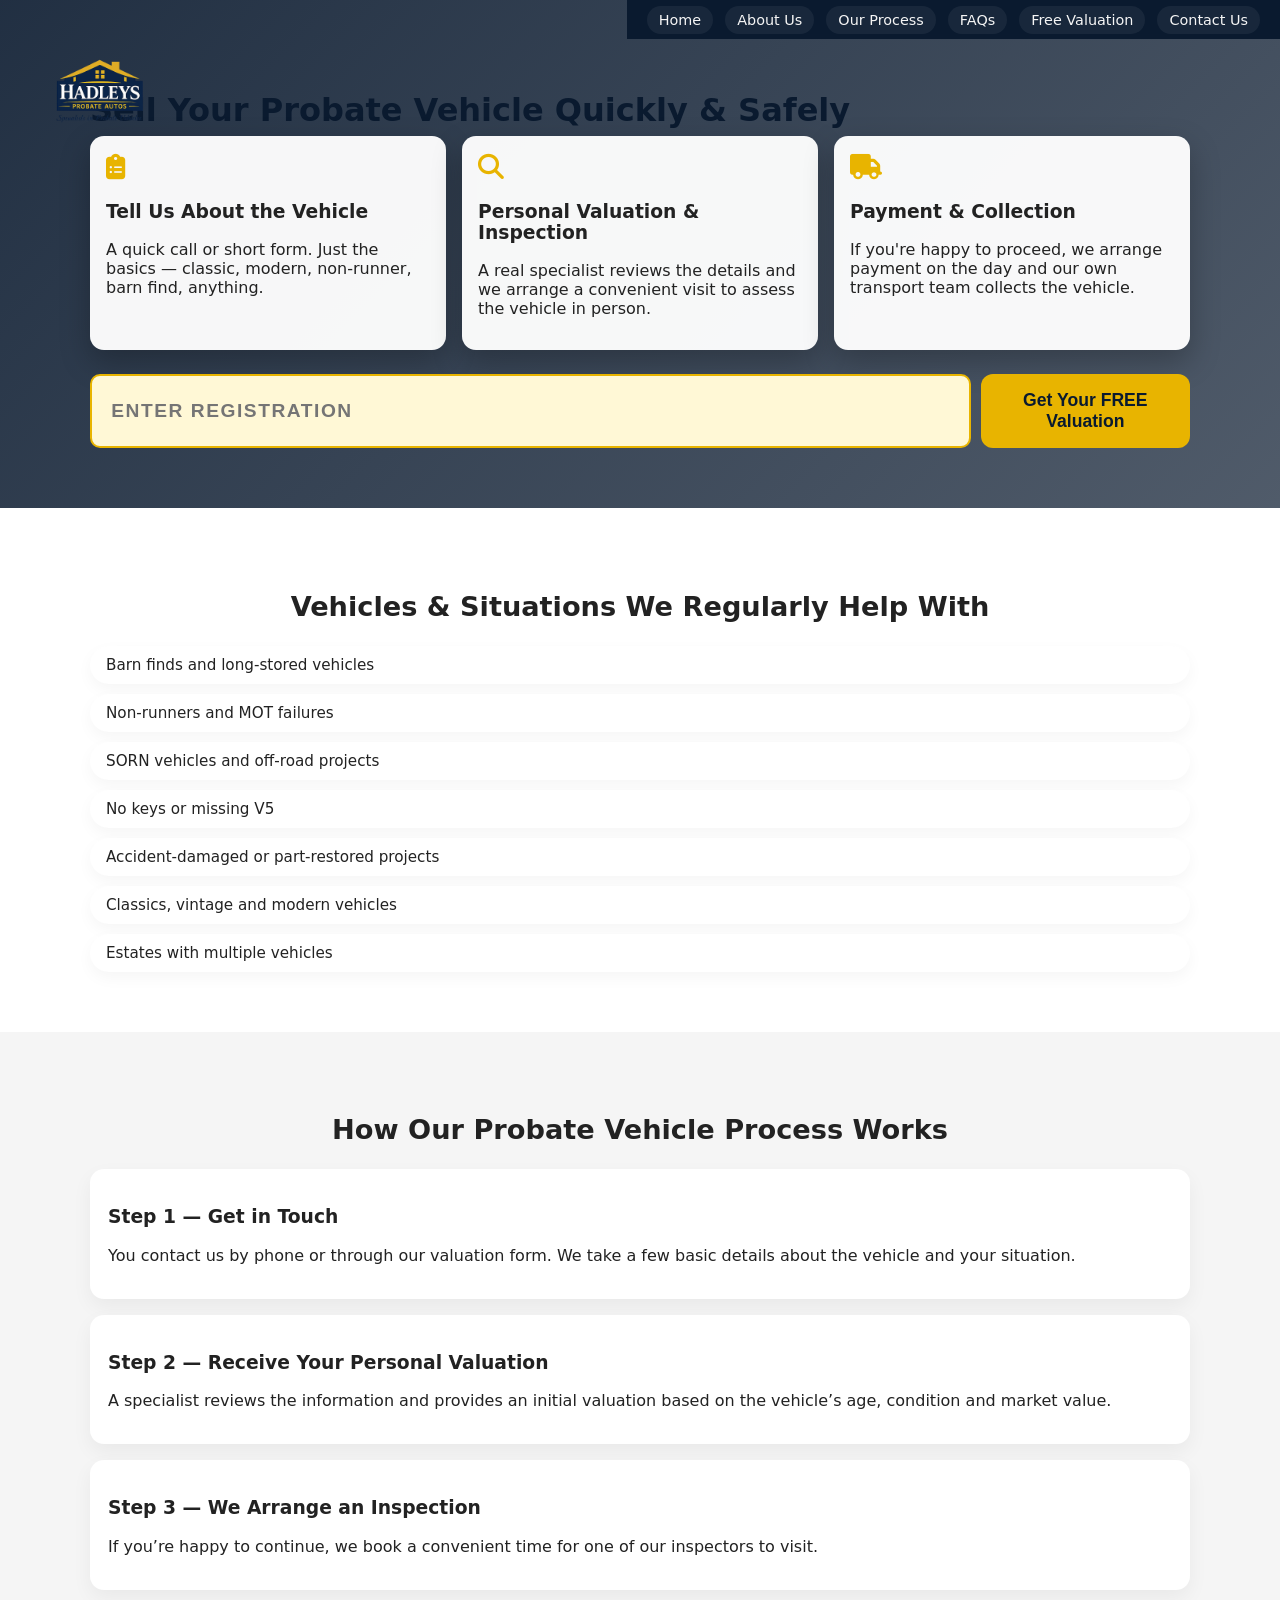
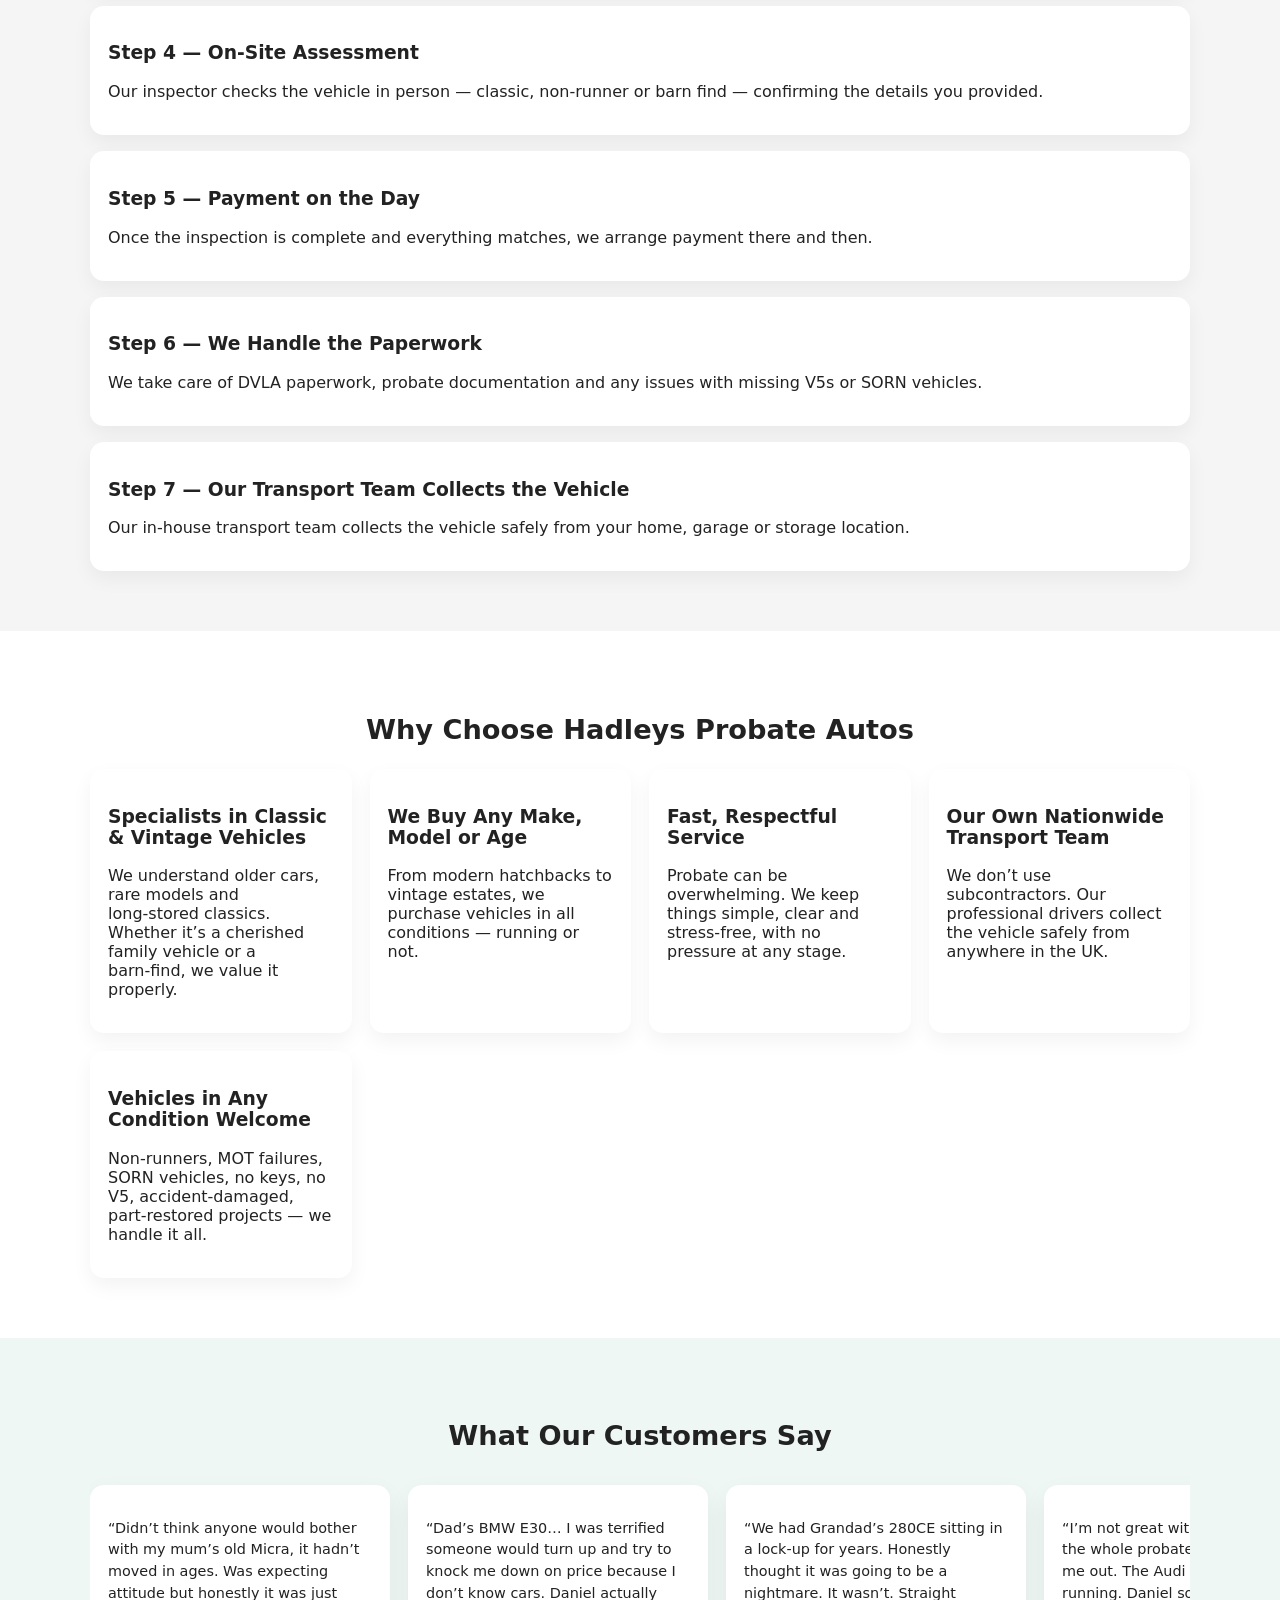
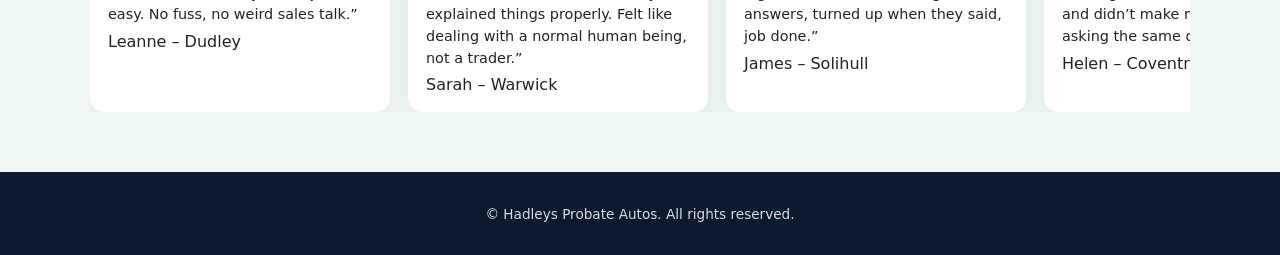
==== index.html @ 30269a57 "Add floating logo and refactor navigation structure" ====
<!doctype html>
<html lang="en">
  <head>
    <meta charset="UTF-8" />
    <meta name="viewport" content="width=device-width, initial-scale=1.0" />
    <meta
      name="description"
      content="Hadleys Probate Autos – Specialists in probate vehicle valuations, inspections and nationwide collection. We buy classic, vintage and modern vehicles in any condition."
    />
    <meta
      name="keywords"
      content="probate car buyer, probate vehicle valuation, sell deceased estate car, classic car probate, vehicle probate service"
    />
    <meta name="author" content="Hadleys Probate Autos" />
    <title>Hadleys Probate Autos – Probate Vehicle Specialists</title>

    <link
      rel="stylesheet"
      href="https://cdnjs.cloudflare.com/ajax/libs/font-awesome/6.5.1/css/all.min.css"
    />
    <link rel="stylesheet" href="css/style.css" />
  </head>

<body>

<!-- FLOATING LOGO (only one) -->
<div class="floating-logo">
  <img src="assets/images/Hadleys Logo Navbar.png" alt="Hadleys Probate Autos">
</div>

<!-- NAVIGATION (only one) -->
<nav class="nav">
  <div class="nav-inner">

    <!-- BURGER BUTTON -->
    <button class="nav-toggle" aria-label="Toggle navigation">
      <i class="fa-solid fa-bars"></i>
    </button>

    <!-- NAV MENU -->
    <ul class="nav-menu">
      <li><a href="index.html">Home</a></li>
      <li><a href="about.html">About Us</a></li>
      <li><a href="process.html">Our Process</a></li>
      <li><a href="faqs.html">FAQs</a></li>
      <li><a href="valuation.html">Free Valuation</a></li>
      <li><a href="contact.html">Contact Us</a></li>
    </ul>

  </div>
</nav>


    <!-- HERO -->
    <header id="hero" class="hero">
      <div class="container hero-inner">
        <h1 class="hero-title">
          Sell Your Probate Vehicle Quickly & Safely

        </h1>
      
        <!-- 3 STEP PROCESS -->
        <div class="hero-steps">
          <article class="hero-step">
            <div class="hero-step-icon">
              <i class="fa-solid fa-clipboard-list"></i>
            </div>
            <h3>Tell Us About the Vehicle</h3>
            <p>
              A quick call or short form. Just the basics — classic, modern,
              non‑runner, barn find, anything.
            </p>
          </article>

          <article class="hero-step">
            <div class="hero-step-icon">
              <i class="fa-solid fa-magnifying-glass"></i>
            </div>
            <h3>Personal Valuation & Inspection</h3>
            <p>
              A real specialist reviews the details and we arrange a convenient
              visit to assess the vehicle in person.
            </p>
          </article>

          <article class="hero-step">
            <div class="hero-step-icon"><i class="fa-solid fa-truck"></i></div>
            <h3>Payment & Collection</h3>
            <p>
              If you're happy to proceed, we arrange payment on the day and our
              own transport team collects the vehicle.
            </p>
          </article>
        </div>

        <!-- NUMBER PLATE -->
        <form action="valuation.html" method="GET" class="numberplate-form">
          <input
            type="text"
            name="reg"
            class="numberplate-input"
            placeholder="ENTER REGISTRATION"
          />
          <button type="submit" class="numberplate-btn">Get Your FREE Valuation</button>
        </form>
      </div>
    </header>

    <!-- CONDITIONS -->
    <section class="section section-conditions">
      <div class="container">
        <h2>Vehicles & Situations We Regularly Help With</h2>
        <ul class="conditions-list">
          <li>Barn finds and long‑stored vehicles</li>
          <li>Non‑runners and MOT failures</li>
          <li>SORN vehicles and off‑road projects</li>
          <li>No keys or missing V5</li>
          <li>Accident‑damaged or part‑restored projects</li>
          <li>Classics, vintage and modern vehicles</li>
          <li>Estates with multiple vehicles</li>
        </ul>
      </div>
    </section>


    <!-- 7‑STEP PROCESS -->
    <section class="section section-process">
      <div class="container">
        <h2>How Our Probate Vehicle Process Works</h2>

        <ol class="process-list">
          <li>
            <h3>Step 1 — Get in Touch</h3>
            <p>
              You contact us by phone or through our valuation form. We take a
              few basic details about the vehicle and your situation.
            </p>
          </li>
          <li>
            <h3>Step 2 — Receive Your Personal Valuation</h3>
            <p>
              A specialist reviews the information and provides an initial
              valuation based on the vehicle’s age, condition and market value.
            </p>
          </li>
          <li>
            <h3>Step 3 — We Arrange an Inspection</h3>
            <p>
              If you’re happy to continue, we book a convenient time for one of
              our inspectors to visit.
            </p>
          </li>
          <li>
            <h3>Step 4 — On‑Site Assessment</h3>
            <p>
              Our inspector checks the vehicle in person — classic, non‑runner
              or barn find — confirming the details you provided.
            </p>
          </li>
          <li>
            <h3>Step 5 — Payment on the Day</h3>
            <p>
              Once the inspection is complete and everything matches, we arrange
              payment there and then.
            </p>
          </li>
          <li>
            <h3>Step 6 — We Handle the Paperwork</h3>
            <p>
              We take care of DVLA paperwork, probate documentation and any
              issues with missing V5s or SORN vehicles.
            </p>
          </li>
          <li>
            <h3>Step 7 — Our Transport Team Collects the Vehicle</h3>
            <p>
              Our in‑house transport team collects the vehicle safely from your
              home, garage or storage location.
            </p>
          </li>
        </ol>
      </div>
    </section>

    <!-- WHY CHOOSE US -->
    <section class="section section-about">
      <div class="container">
        <h2>Why Choose Hadleys Probate Autos</h2>

        <div class="about-grid">
          <article class="about-item">
            <h3>Specialists in Classic & Vintage Vehicles</h3>
            <p>
              We understand older cars, rare models and long‑stored classics.
              Whether it’s a cherished family vehicle or a barn‑find, we value
              it properly.
            </p>
          </article>

          <article class="about-item">
            <h3>We Buy Any Make, Model or Age</h3>
            <p>
              From modern hatchbacks to vintage estates, we purchase vehicles in
              all conditions — running or not.
            </p>
          </article>

          <article class="about-item">
            <h3>Fast, Respectful Service</h3>
            <p>
              Probate can be overwhelming. We keep things simple, clear and
              stress‑free, with no pressure at any stage.
            </p>
          </article>

          <article class="about-item">
            <h3>Our Own Nationwide Transport Team</h3>
            <p>
              We don’t use subcontractors. Our professional drivers collect the
              vehicle safely from anywhere in the UK.
            </p>
          </article>

          <article class="about-item">
            <h3>Vehicles in Any Condition Welcome</h3>
            <p>
              Non‑runners, MOT failures, SORN vehicles, no keys, no V5,
              accident‑damaged, part‑restored projects — we handle it all.
            </p>
          </article>
        </div>
      </div>
    </section>


    <!-- TESTIMONIALS (UPGRADED TO CAROUSEL) -->
    <section class="section section-testimonials">
      <div class="container">
        <h2>What Our Customers Say</h2>

        <div class="testimonial-slider">
          <div class="testimonial-track">
            <div class="testimonial-card">
              <p>
                “Didn’t think anyone would bother with my mum’s old Micra, it
                hadn’t moved in ages. Was expecting attitude but honestly it was
                just easy. No fuss, no weird sales talk.”
              </p>
              <span>Leanne – Dudley</span>
            </div>

            <div class="testimonial-card">
              <p>
                “Dad’s BMW E30… I was terrified someone would turn up and try to
                knock me down on price because I don’t know cars. Daniel
                actually explained things properly. Felt like dealing with a
                normal human being, not a trader.”
              </p>
              <span>Sarah – Warwick</span>
            </div>

            <div class="testimonial-card">
              <p>
                “We had Grandad’s 280CE sitting in a lock‑up for years. Honestly
                thought it was going to be a nightmare. It wasn’t. Straight
                answers, turned up when they said, job done.”
              </p>
              <span>James – Solihull</span>
            </div>

            <div class="testimonial-card">
              <p>
                “I’m not great with paperwork and the whole probate thing
                stressed me out. The Audi 100 wasn’t even running. Daniel sorted
                the DVLA bit and didn’t make me feel daft for asking the same
                question twice.”
              </p>
              <span>Helen – Coventry</span>
            </div>

            <div class="testimonial-card">
              <p>
                “The Porsche 944 was in bits. Literally bits. I thought they’d
                laugh. Dan just shrugged and said he’d seen worse. Made me feel
                a lot less embarrassed about the state of it.”
              </p>
              <span>Martin – Leicester</span>
            </div>

            <div class="testimonial-card">
              <p>
                “Uncle’s E34 had mould inside and a family of spiders living in
                it. Didn’t even flinch. Treated it like a proper car, not scrap
                metal. Respect for that.”
              </p>
              <span>Priya – Wolverhampton</span>
            </div>

            <div class="testimonial-card">
              <p>
                “This was emotional for us. Dad’s W124 still had his coat in the
                back. Daniel didn’t rush anything. Let us talk it through. That
                meant more than the money.”
              </p>
              <span>Harris – Derby</span>
            </div>

            <div class="testimonial-card">
              <p>
                “The Quattro needed everything doing. Everyone else acted like
                it was a burden. These guys didn’t. Straightforward, fair, and
                actually knew what they were looking at.”
              </p>
              <span>Andrew – Nottingham</span>
            </div>

            <div class="testimonial-card">
              <p>
                “Our 1983 Golf GTI had been in the garage since forever. Dan got
                excited about it which honestly made the whole thing feel less
                heavy. Nice change from the usual ‘what’s your lowest price’
                nonsense.”
              </p>
              <span>Rebecca – Birmingham</span>
            </div>

            <div class="testimonial-card">
              <p>
                “My brother’s E28 meant a lot to him. We didn’t want it going to
                someone who’d strip it. You kept us updated and didn’t mess us
                about. Appreciate that.”
              </p>
              <span>Tom – Worcester</span>
            </div>

            <div class="testimonial-card">
              <p>
                “I was dreading sorting my husband’s W123. I kept putting it
                off. You didn’t make me feel guilty or pressured. Just helped me
                get it done.”
              </p>
              <span>Janet – Kidderminster</span>
            </div>

            <div class="testimonial-card">
              <p>
                “We had two cars to deal with from the estate. One classic, one
                just a normal runaround. Treated both the same — fairly. No
                nonsense.”
              </p>
              <span>Patel – Leicester</span>
            </div>

            <div class="testimonial-card">
              <p>
                “The E36 was basically green from sitting outside. I thought
                they’d refuse it. Nope. Sorted it, didn’t judge, didn’t make
                comments. Just got on with it.”
              </p>
              <span>Chris – Rugby</span>
            </div>

            <div class="testimonial-card">
              <p>
                “The 924 was buried under boxes in the barn. I warned Daniel it
                was rough. He just laughed and said he’d seen worse. Made the
                whole thing feel less stressful.”
              </p>
              <span>Laura – Stratford‑upon‑Avon</span>
            </div>

            <div class="testimonial-card">
              <p>
                “We didn’t know what to do with the BMW E21. It hadn’t run since
                the early 2000s. You explained everything clearly and didn’t
                make us feel rushed. Proper service.”
              </p>
              <span>Emily – Dudley</span>
            </div>
          </div>
        </div>
      </div>
    </section>

    <!-- FOOTER -->
    <footer class="footer">
      <div class="container footer-inner">
        <p>&copy; Hadleys Probate Autos. All rights reserved.</p>
      </div>
    </footer>

    <script src="js/main.js"></script>
  </body>
</html>
---- css/style.css ----
/* ------------------------------
   ROOT + GLOBAL
--------------------------------*/
:root {
    --navy: #0A1A2F;
    --gold: #E8B400;
    --teal: #2DB8A3;
    --bg: #F5F5F5;
    --white: #ffffff;
}

* {
    box-sizing: border-box;
}

body {
    margin: 0;
    font-family: system-ui, -apple-system, BlinkMacSystemFont, "Segoe UI", sans-serif;
    background: var(--bg);
    color: #222;
}

.container {
    width: min(1100px, 100% - 32px);
    margin: 0 auto;
}
/* ------------------------------
   NAVIGATION (RIGHT‑SIDE FIXED)
--------------------------------*/
.nav {
  background: var(--navy);
  color: #fff;
  position: fixed;
  top: 0;
  right: 0;
  z-index: 900;
  padding: 10px 20px;
}
 
.nav-inner {
  display: flex;
  align-items: center;
  justify-content: flex-end;
  gap: 12px;
  white-space: nowrap;      /* stop buttons wrapping */
}

/* DESKTOP MENU */
.nav-menu {
  list-style: none;
  display: flex;
  gap: 12px;
  margin: 0;
  padding: 0;
}

.nav-menu a {
  color: #f5f5f5;
  text-decoration: none;
  font-size: 0.9rem;
  padding: 6px 12px;
  border-radius: 999px;
  background: rgba(255,255,255,0.06);
  transition: 0.2s;
}

.nav-menu a:hover {
  background: var(--gold);
  color: var(--navy);
}

/* BURGER */
.nav-toggle {
  display: none;
  background: none;
  border: none;
  color: #fff;
  font-size: 1.6rem;
  cursor: pointer;
}

/* ------------------------------
   MOBILE NAV
--------------------------------*/
@media (max-width: 768px) {

  .nav {
    padding: 10px 12px;
  }

  .nav-inner {
    flex-wrap: wrap;
    gap: 8px;
    white-space: normal;
  }

  .nav-toggle {
    display: block;
  }

  .nav-menu {
    display: none;
    flex-direction: column;
    width: 100%;
    margin-top: 10px;
    gap: 10px;
  }

  .nav-menu.show {
    display: flex;
  }

  .nav-menu li {
    width: 100%;
  }

  .nav-menu a {
    display: block;
    width: 100%;
    padding: 12px 14px;
    font-size: 1rem;
    background: rgba(255,255,255,0.1);
  }
}

/* FLOATING LOGO — ABSOLUTE TOP LAYER */
.floating-logo {
  position: fixed !important;
  top: 0 !important;
  left: 0 !important;
  z-index: 999999999 !important; /* higher than ANYTHING */
  pointer-events: none !important;
}

.floating-logo img {
  height: 200px !important;  /* adjust size */
  width: auto !important;
  display: block !important;
}



/* ------------------------------
   HERO SECTION
--------------------------------*/
.hero {
    background: url("https://images.pexels.com/photos/4489732/pexels-photo-4489732.jpeg") center/cover no-repeat;
    position: relative;
    color: #fff;
}

.hero::before {
    content: "";
    position: absolute;
    inset: 0;
    background: linear-gradient(135deg, rgba(10,26,47,0.9), rgba(10,26,47,0.7));
}

.hero-inner {
    position: relative;
    padding: 70px 0 60px;
}

.hero-title {
    font-size: 2rem;
    margin-bottom: 0.4rem;
}

.hero-subtitle {
    font-size: 1.1rem;
    margin-bottom: 1.6rem;
}

/* HERO STEPS */
.hero-steps {
    display: grid;
    grid-template-columns: repeat(auto-fit, minmax(240px, 1fr));
    gap: 16px;
    margin-bottom: 24px;
}

.hero-step {
    background: rgba(255,255,255,0.96);
    color: #222;
    border-radius: 14px;
    padding: 16px;
    box-shadow: 0 12px 30px rgba(0,0,0,0.25);
}

.hero-step-icon {
    font-size: 1.6rem;
    margin-bottom: 8px;
    color: var(--gold);
}

/* NUMBER PLATE FORM */
.numberplate-form {
    display: flex;
    justify-content: center;
    gap: 10px;
    margin-top: 10px;
}

/* ------------------------------
   SECTIONS
--------------------------------*/
.section {
    padding: 60px 0;
}

.section:nth-of-type(odd) {
    background: #ffffff;
}

.section h2 {
    font-size: 1.7rem;
    margin-bottom: 24px;
    text-align: center;
}

/* ------------------------------
   ABOUT GRID
--------------------------------*/
.about-grid {
    display: grid;
    grid-template-columns: repeat(auto-fit, minmax(260px, 1fr));
    gap: 18px;
}

.about-item {
    background: #fff;
    border-radius: 14px;
    padding: 18px;
    box-shadow: 0 8px 20px rgba(0,0,0,0.05);
}

/* ------------------------------
   PROCESS LIST
--------------------------------*/
.process-list {
    list-style: none;
    padding: 0;
    margin: 0;
    display: grid;
    gap: 16px;
}

.process-list li {
    background: #fff;
    border-radius: 14px;
    padding: 18px;
    box-shadow: 0 8px 20px rgba(0,0,0,0.05);
}

/* ------------------------------
   CONDITIONS LIST
--------------------------------*/
.conditions-list {
    list-style: none;
    padding: 0;
    margin: 0;
    display: grid;
    gap: 10px;
}

.conditions-list li {
    background: #fff;
    border-radius: 999px;
    padding: 10px 16px;
    box-shadow: 0 6px 16px rgba(0,0,0,0.04);
    font-size: 0.95rem;
}

/* ------------------------------
   TESTIMONIAL SLIDER
--------------------------------*/
.section-testimonials {
    background: #eef7f4;
}

.testimonial-slider {
    overflow: hidden;
    width: 100%;
    position: relative;
    padding-top: 10px;
}

.testimonial-track {
    display: flex;
    gap: 18px;
    animation: slideLeft 45s linear infinite;
}

.testimonial-card {
    min-width: 300px;
    max-width: 300px;
    background: #fff;
    border-radius: 14px;
    padding: 18px;
    box-shadow: 0 10px 26px rgba(0,0,0,0.06);
    flex-shrink: 0;
}

.testimonial-card p {
    font-size: 0.9rem;
    margin-bottom: 6px;
    line-height: 1.5;
}

.testimonial-name {
    font-size: 0.85rem;
    font-weight: 600;
    color: var(--navy);
}

/* SLIDER ANIMATION */
@keyframes slideLeft {
    0% { transform: translateX(0); }
    100% { transform: translateX(-50%); }
}

/* ------------------------------
   FOOTER
--------------------------------*/
.footer {
    background: var(--navy);
    color: #ddd;
    padding: 20px 0;
    font-size: 0.85rem;
}

.footer-inner {
    text-align: center;
}

/* ------------------------------
   RESPONSIVE
--------------------------------*/
@media (max-width: 768px) {
    .hero-title {
        font-size: 1.6rem;
    }

    .testimonial-card {
        min-width: 260px;
        max-width: 260px;
    }

    .nav-inner {
        flex-wrap: wrap;
        gap: 8px;
    }

    .nav-menu {
        justify-content: flex-start;
    }

    .numberplate-form {
        flex-direction: column;
        align-items: stretch;
    }
}

/* ------------------------------
   VALUATION FORM — MODERN UPGRADE
--------------------------------*/
.valuation-form {
  display: flex;
  flex-direction: column;
  gap: 1.4rem;
  max-width: 650px;
  margin: 0 auto;
  padding: 2rem;
  background: #fff;
  border-radius: 16px;
  box-shadow: 0 10px 30px rgba(0,0,0,0.06);
}

.valuation-form label {
  font-size: 1.05rem;
  font-weight: 600;
  color: var(--navy);
  margin-bottom: 4px;
  display: block;
}

.valuation-form input,
.valuation-form select,
.valuation-form textarea {
  width: 100%;
  padding: 0.9rem 1rem;
  font-size: 1rem;
  border-radius: 10px;
  border: 2px solid #dcdcdc;
  background: #fafafa;
  transition: 0.2s;
}

.valuation-form input:focus,
.valuation-form select:focus,
.valuation-form textarea:focus {
  border-color: var(--gold);
  background: #fff;
  outline: none;
  box-shadow: 0 0 0 3px rgba(232,180,0,0.25);
}

.valuation-form textarea {
  min-height: 120px;
  resize: vertical;
}

/* Match the number plate input style */
.numberplate-input {
  width: 100%;
  border-radius: 10px;
  border: 2px solid var(--gold);
  padding: 1rem 1.2rem;
  font-size: 1.2rem;
  font-weight: 700;
  letter-spacing: 0.08em;
  text-transform: uppercase;
  background: #fff8d6;
}

/* Submit button upgrade */
.numberplate-btn {
  padding: 1rem 1.4rem;
  font-size: 1.1rem;
  border-radius: 12px;
  background: var(--gold);
  color: var(--navy);
  font-weight: 700;
  border: none;
  cursor: pointer;
  transition: 0.2s;
}

.numberplate-btn:hover {
  background: #f1c735;
}

/* Thank-you message upgrade */
.form-status {
  margin-top: 1.5rem;
  padding: 1.2rem 1.4rem;
  font-size: 1.3rem;
  font-weight: 700;
  text-align: center;
  background: #e8ffe8;
  color: #0a7c0a;
  border: 2px solid #0a7c0a;
  border-radius: 10px;
  display: none;
  box-shadow: 0 6px 18px rgba(0,0,0,0.08);
}

.form-status.show {
  display: block;
}


/* ------------------------------
   VALUATION HERO WITH TILES
--------------------------------*/
.valuation-hero {
  background: url("https://images.pexels.com/photos/4489732/pexels-photo-4489732.jpeg") center/cover no-repeat;
  padding: 3rem 0 4rem;
  position: relative;
}

.valuation-hero::before {
  content: "";
  position: absolute;
  inset: 0;
  background: rgba(10,26,47,0.75);
}

.valuation-hero .container {
  position: relative;
  z-index: 2;
}

/* Floating panel */
.hero-tile-panel {
  background: rgba(255,255,255,0.94);
  backdrop-filter: blur(6px);
  padding: 2rem;
  border-radius: 18px;
  box-shadow: 0 12px 30px rgba(0,0,0,0.25);
  max-width: 900px;
  margin: 0 auto;
  color: #222;
}

.hero-title {
  color: var(--navy);
  margin-bottom: 0.4rem;
}

.hero-subtitle {
  color: #333;
  margin-bottom: 1.5rem;
}

.tile-heading {
  margin-top: 2rem;
  margin-bottom: 1rem;
  font-size: 1.3rem;
  font-weight: 800;
  color: var(--navy);
}

/* Tile grid */
.tile-grid {
  display: grid;
  grid-template-columns: repeat(auto-fit, minmax(160px, 1fr));
  gap: 1rem;
}

/* Base tile */
.tile {
  background: #fff;
  padding: 1.2rem;
  border-radius: 14px;
  text-align: center;
  box-shadow: 0 8px 20px rgba(0,0,0,0.08);
  transition: 0.2s;
}

.tile:hover {
  transform: translateY(-4px);
  box-shadow: 0 12px 26px rgba(0,0,0,0.12);
}

.tile i {
  font-size: 1.8rem;
  margin-bottom: 0.6rem;
}

.tile h4 {
  margin: 0;
  font-size: 1.1rem;
  font-weight: 700;
  color: var(--navy);
}

.tile p {
  margin: 0.4rem 0 0;
  font-size: 0.95rem;
}

/* HOW IT WORKS icons = gold */
.tile-grid:first-of-type .tile i {
  color: var(--gold);
}

/* WHY FAMILIES CHOOSE US icons = green */
.tile-grid:last-of-type .tile i {
  color: var(--teal);
}

/* Mobile tweak for tiles panel */
@media (max-width: 768px) {
  .hero-tile-panel {
    padding: 1.5rem;
  }
}

/* HONEYPOT */
.hp-field {
  display: none !important;
}
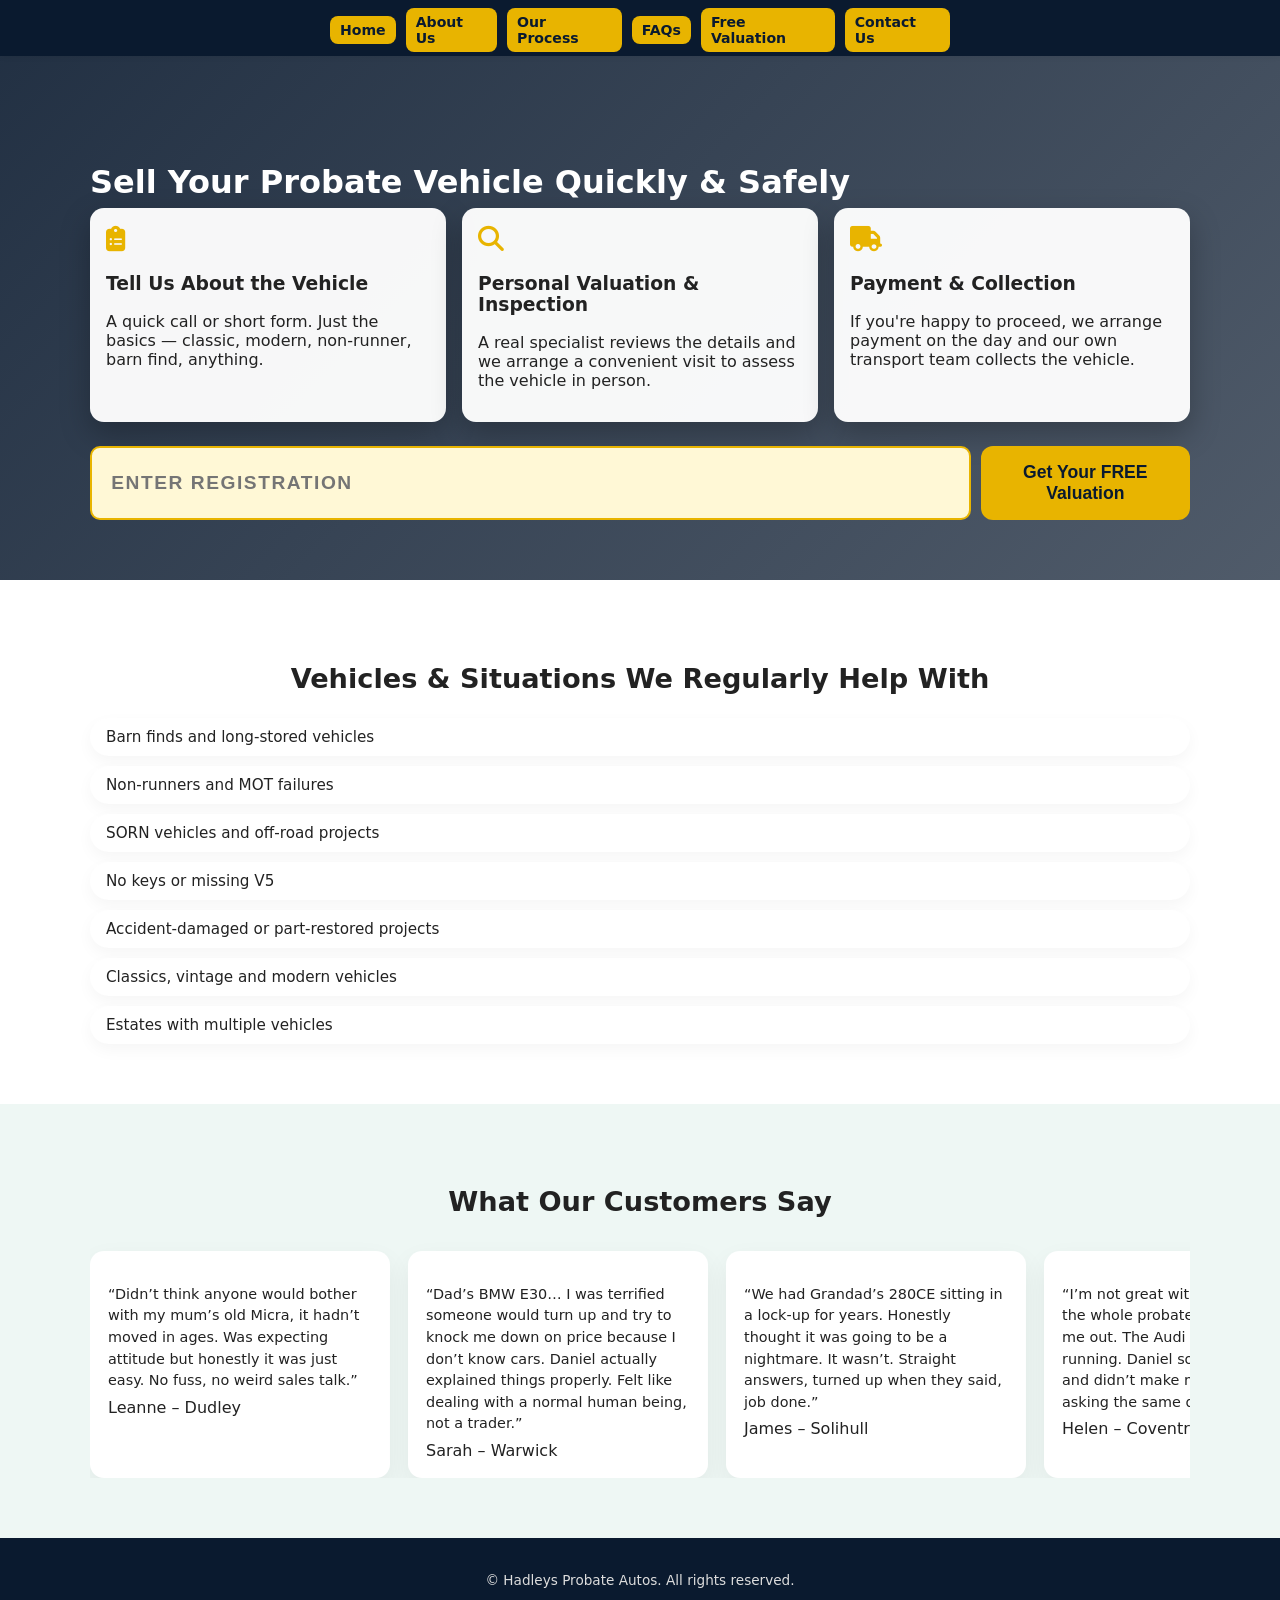
==== commit c0333ac5: "create other pages and fill out global html and styles in them" ====
--- a/index.html
+++ b/index.html
@@ -23,10 +23,6 @@
 
 <body>
 
-<!-- FLOATING LOGO (only one) -->
-<div class="floating-logo">
-  <img src="assets/images/Hadleys Logo Navbar.png" alt="Hadleys Probate Autos">
-</div>
 
 <!-- NAVIGATION (only one) -->
 <nav class="nav">
@@ -123,115 +119,6 @@
     </section>
 
 
-    <!-- 7‑STEP PROCESS -->
-    <section class="section section-process">
-      <div class="container">
-        <h2>How Our Probate Vehicle Process Works</h2>
-
-        <ol class="process-list">
-          <li>
-            <h3>Step 1 — Get in Touch</h3>
-            <p>
-              You contact us by phone or through our valuation form. We take a
-              few basic details about the vehicle and your situation.
-            </p>
-          </li>
-          <li>
-            <h3>Step 2 — Receive Your Personal Valuation</h3>
-            <p>
-              A specialist reviews the information and provides an initial
-              valuation based on the vehicle’s age, condition and market value.
-            </p>
-          </li>
-          <li>
-            <h3>Step 3 — We Arrange an Inspection</h3>
-            <p>
-              If you’re happy to continue, we book a convenient time for one of
-              our inspectors to visit.
-            </p>
-          </li>
-          <li>
-            <h3>Step 4 — On‑Site Assessment</h3>
-            <p>
-              Our inspector checks the vehicle in person — classic, non‑runner
-              or barn find — confirming the details you provided.
-            </p>
-          </li>
-          <li>
-            <h3>Step 5 — Payment on the Day</h3>
-            <p>
-              Once the inspection is complete and everything matches, we arrange
-              payment there and then.
-            </p>
-          </li>
-          <li>
-            <h3>Step 6 — We Handle the Paperwork</h3>
-            <p>
-              We take care of DVLA paperwork, probate documentation and any
-              issues with missing V5s or SORN vehicles.
-            </p>
-          </li>
-          <li>
-            <h3>Step 7 — Our Transport Team Collects the Vehicle</h3>
-            <p>
-              Our in‑house transport team collects the vehicle safely from your
-              home, garage or storage location.
-            </p>
-          </li>
-        </ol>
-      </div>
-    </section>
-
-    <!-- WHY CHOOSE US -->
-    <section class="section section-about">
-      <div class="container">
-        <h2>Why Choose Hadleys Probate Autos</h2>
-
-        <div class="about-grid">
-          <article class="about-item">
-            <h3>Specialists in Classic & Vintage Vehicles</h3>
-            <p>
-              We understand older cars, rare models and long‑stored classics.
-              Whether it’s a cherished family vehicle or a barn‑find, we value
-              it properly.
-            </p>
-          </article>
-
-          <article class="about-item">
-            <h3>We Buy Any Make, Model or Age</h3>
-            <p>
-              From modern hatchbacks to vintage estates, we purchase vehicles in
-              all conditions — running or not.
-            </p>
-          </article>
-
-          <article class="about-item">
-            <h3>Fast, Respectful Service</h3>
-            <p>
-              Probate can be overwhelming. We keep things simple, clear and
-              stress‑free, with no pressure at any stage.
-            </p>
-          </article>
-
-          <article class="about-item">
-            <h3>Our Own Nationwide Transport Team</h3>
-            <p>
-              We don’t use subcontractors. Our professional drivers collect the
-              vehicle safely from anywhere in the UK.
-            </p>
-          </article>
-
-          <article class="about-item">
-            <h3>Vehicles in Any Condition Welcome</h3>
-            <p>
-              Non‑runners, MOT failures, SORN vehicles, no keys, no V5,
-              accident‑damaged, part‑restored projects — we handle it all.
-            </p>
-          </article>
-        </div>
-      </div>
-    </section>
-
 
     <!-- TESTIMONIALS (UPGRADED TO CAROUSEL) -->
     <section class="section section-testimonials">
--- a/css/style.css
+++ b/css/style.css
@@ -24,86 +24,106 @@
     width: min(1100px, 100% - 32px);
     margin: 0 auto;
 }
-/* ------------------------------
-   NAVIGATION (RIGHT‑SIDE FIXED)
---------------------------------*/
+/* NAV HEADER — navy background, nav buttons centered horizontally at the top (no logo) */
 .nav {
-  background: var(--navy);
-  color: #fff;
+  background: var(--navy);      /* match footer */
+  color: var(--white);
   position: fixed;
   top: 0;
+  left: 0;
   right: 0;
   z-index: 900;
-  padding: 10px 20px;
-}
- 
+  height: 56px;                 /* header height */
+  padding: 0 20px;
+  display: flex;
+  align-items: flex-start;      /* align children to the top edge */
+  box-shadow: 0 1px 6px rgba(0,0,0,0.06);
+}
+
+/* full-width container */
 .nav-inner {
+  width: 100%;
+  position: relative;           /* allows absolute centering of .nav-menu */
   display: flex;
-  align-items: center;
-  justify-content: flex-end;
-  gap: 12px;
-  white-space: nowrap;      /* stop buttons wrapping */
-}
-
-/* DESKTOP MENU */
+  align-items: flex-start;
+  justify-content: center;      /* default center alignment for content */
+}
+
+/* center the nav menu horizontally at the top (flush to top) */
 .nav-menu {
-  list-style: none;
+  position: absolute;
+  left: 50%;
+  top: 8px;                     /* small offset from the very top */
+  transform: translateX(-50%);
   display: flex;
-  gap: 12px;
+  gap: 10px;
   margin: 0;
   padding: 0;
-}
-
+  list-style: none;
+  align-items: center;
+  z-index: 905;
+  transition: opacity 0.18s ease, transform 0.18s ease;
+  opacity: 1;
+}
+
+/* compact nav buttons */
 .nav-menu a {
-  color: #f5f5f5;
+  display: inline-block;
+  padding: 6px 10px;            /* smaller buttons */
+  border-radius: 8px;
+  background: var(--gold);      /* gold buttons */
+  color: var(--navy);           /* navy text on gold */
+  font-weight: 700;
+  font-size: 0.88rem;
   text-decoration: none;
-  font-size: 0.9rem;
-  padding: 6px 12px;
-  border-radius: 999px;
-  background: rgba(255,255,255,0.06);
-  transition: 0.2s;
-}
-
-.nav-menu a:hover {
-  background: var(--gold);
-  color: var(--navy);
-}
-
-/* BURGER */
+  transition: transform 0.12s ease, background 0.12s ease;
+}
+
+.nav-menu a:hover,
+.nav-menu a:focus {
+  background: #f1c735;
+  transform: translateY(-1px);
+  outline: none;
+}
+
+/* hamburger / right-side controls (top-right) */
 .nav-toggle {
+  position: absolute;
+  right: 16px;
+  top: 8px;
   display: none;
   background: none;
   border: none;
-  color: #fff;
+  color: var(--gold);
   font-size: 1.6rem;
   cursor: pointer;
-}
-
-/* ------------------------------
-   MOBILE NAV
---------------------------------*/
+  z-index: 920;
+}
+
+/* MOBILE: stacked full-width menu (no absolute centering) */
 @media (max-width: 768px) {
 
   .nav {
-    padding: 10px 12px;
+    height: auto;
+    padding: 8px 12px;
   }
 
   .nav-inner {
+    justify-content: space-between;
     flex-wrap: wrap;
-    gap: 8px;
-    white-space: normal;
-  }
-
-  .nav-toggle {
-    display: block;
   }
 
   .nav-menu {
-    display: none;
+    position: static;
+    transform: none;
+    display: none;               /* toggled with .show */
+    width: 100%;
     flex-direction: column;
-    width: 100%;
     margin-top: 10px;
     gap: 10px;
+    background: var(--navy);     /* keep menu background consistent on mobile */
+    padding: 10px;
+    border-bottom: 1px solid rgba(255,255,255,0.04);
   }
 
   .nav-menu.show {
@@ -119,25 +139,30 @@
     width: 100%;
     padding: 12px 14px;
     font-size: 1rem;
-    background: rgba(255,255,255,0.1);
-  }
-}
-
-/* FLOATING LOGO — ABSOLUTE TOP LAYER */
-.floating-logo {
-  position: fixed !important;
-  top: 0 !important;
-  left: 0 !important;
-  z-index: 999999999 !important; /* higher than ANYTHING */
-  pointer-events: none !important;
-}
-
-.floating-logo img {
-  height: 200px !important;  /* adjust size */
-  width: auto !important;
-  display: block !important;
-}
-
+    background: var(--gold);
+    color: var(--navy);
+  }
+
+  .nav-toggle {
+    display: block;
+  }
+}
+
+/* ensure page content sits below fixed header */
+main, .hero, .page-content {
+  padding-top: 72px; /* adjust if header height changes */
+}
+
+/* Accessibility helpers */
+.nav-toggle:focus {
+  outline: 3px solid rgba(232,180,0,0.25);
+  outline-offset: 2px;
+}
+
+.nav-menu a:focus {
+  box-shadow: 0 0 0 3px rgba(232,180,0,0.18);
+  border-radius: 8px;
+}
 
 
 /* ------------------------------
@@ -164,7 +189,9 @@
 .hero-title {
     font-size: 2rem;
     margin-bottom: 0.4rem;
-}
+      color: #fff;
+}
+
 
 .hero-subtitle {
     font-size: 1.1rem;
@@ -493,10 +520,6 @@
   color: #222;
 }
 
-.hero-title {
-  color: var(--navy);
-  margin-bottom: 0.4rem;
-}
 
 .hero-subtitle {
   color: #333;
@@ -571,3 +594,85 @@
 .hp-field {
   display: none !important;
 }
+
+
+/*/* ===== FAQ page styles (add to css/style.css) ===== */
+
+/* Hero */
+.faq-hero {
+  background: var(--navy);
+  color: #fff;
+  padding: 4.25rem 0;
+  text-align: center;
+}
+.faq-hero .container { position: relative; z-index: 2; }
+.faq-hero .hero-title { margin: 0 0 0.25rem; font-size: 1.9rem; color: #fff; }
+.faq-hero .hero-subtitle { margin: 0; color: rgba(255,255,255,0.92); }
+
+/* FAQ section */
+.faq-section { padding: 48px 0; }
+.faq-list { max-width: 980px; margin: 0 auto; display: grid; gap: 12px; }
+
+/* Details/summary styling */
+details {
+  background: transparent;
+  border-radius: 10px;
+}
+details summary {
+  list-style: none;
+  cursor: pointer;
+  padding: 14px 16px;
+  border-radius: 10px;
+  background: #fff;
+  display: flex;
+  align-items: center;
+  gap: 12px;
+  box-shadow: 0 6px 18px rgba(0,0,0,0.04);
+  font-weight: 700;
+  color: var(--navy);
+  transition: background 0.12s ease, transform 0.08s ease;
+}
+details summary:hover { transform: translateY(-2px); }
+details summary::-webkit-details-marker { display: none; }
+
+/* chevron icon */
+details summary .chev { margin-left: auto; color: var(--gold); font-size: 1.05rem; transition: transform 0.18s ease; }
+
+/* body content */
+details .faq-body {
+  padding: 12px 16px 18px;
+  background: #fff;
+  border-radius: 0 0 10px 10px;
+  box-shadow: 0 6px 18px rgba(0,0,0,0.04);
+  color: #222;
+  line-height: 1.6;
+  border-top: 1px solid rgba(10,26,47,0.03);
+}
+
+/* rotate chevron when open */
+details[open] summary .chev { transform: rotate(180deg); }
+
+/* subtle open state */
+details[open] summary { background: rgba(232,180,0,0.06); }
+
+/* contact block */
+.faq-contact { text-align: center; margin-top: 18px; color: #222; }
+.faq-contact a { color: var(--navy); font-weight:700; text-decoration:none; }
+.faq-contact .cta {
+  display: inline-block;
+  margin-top: 8px;
+  background: var(--gold);
+  color: var(--navy);
+  padding: 8px 12px;
+  border-radius: 8px;
+  text-decoration: none;
+}
+
+/* responsive */
+@media (max-width: 768px) {
+  .faq-hero { padding: 1.5rem 0; }
+  .faq-hero .hero-title { font-size: 1.6rem; }
+  details summary { padding: 12px; font-size: 0.98rem; }
+  details .faq-body { padding: 10px 12px 14px; }
+}
+
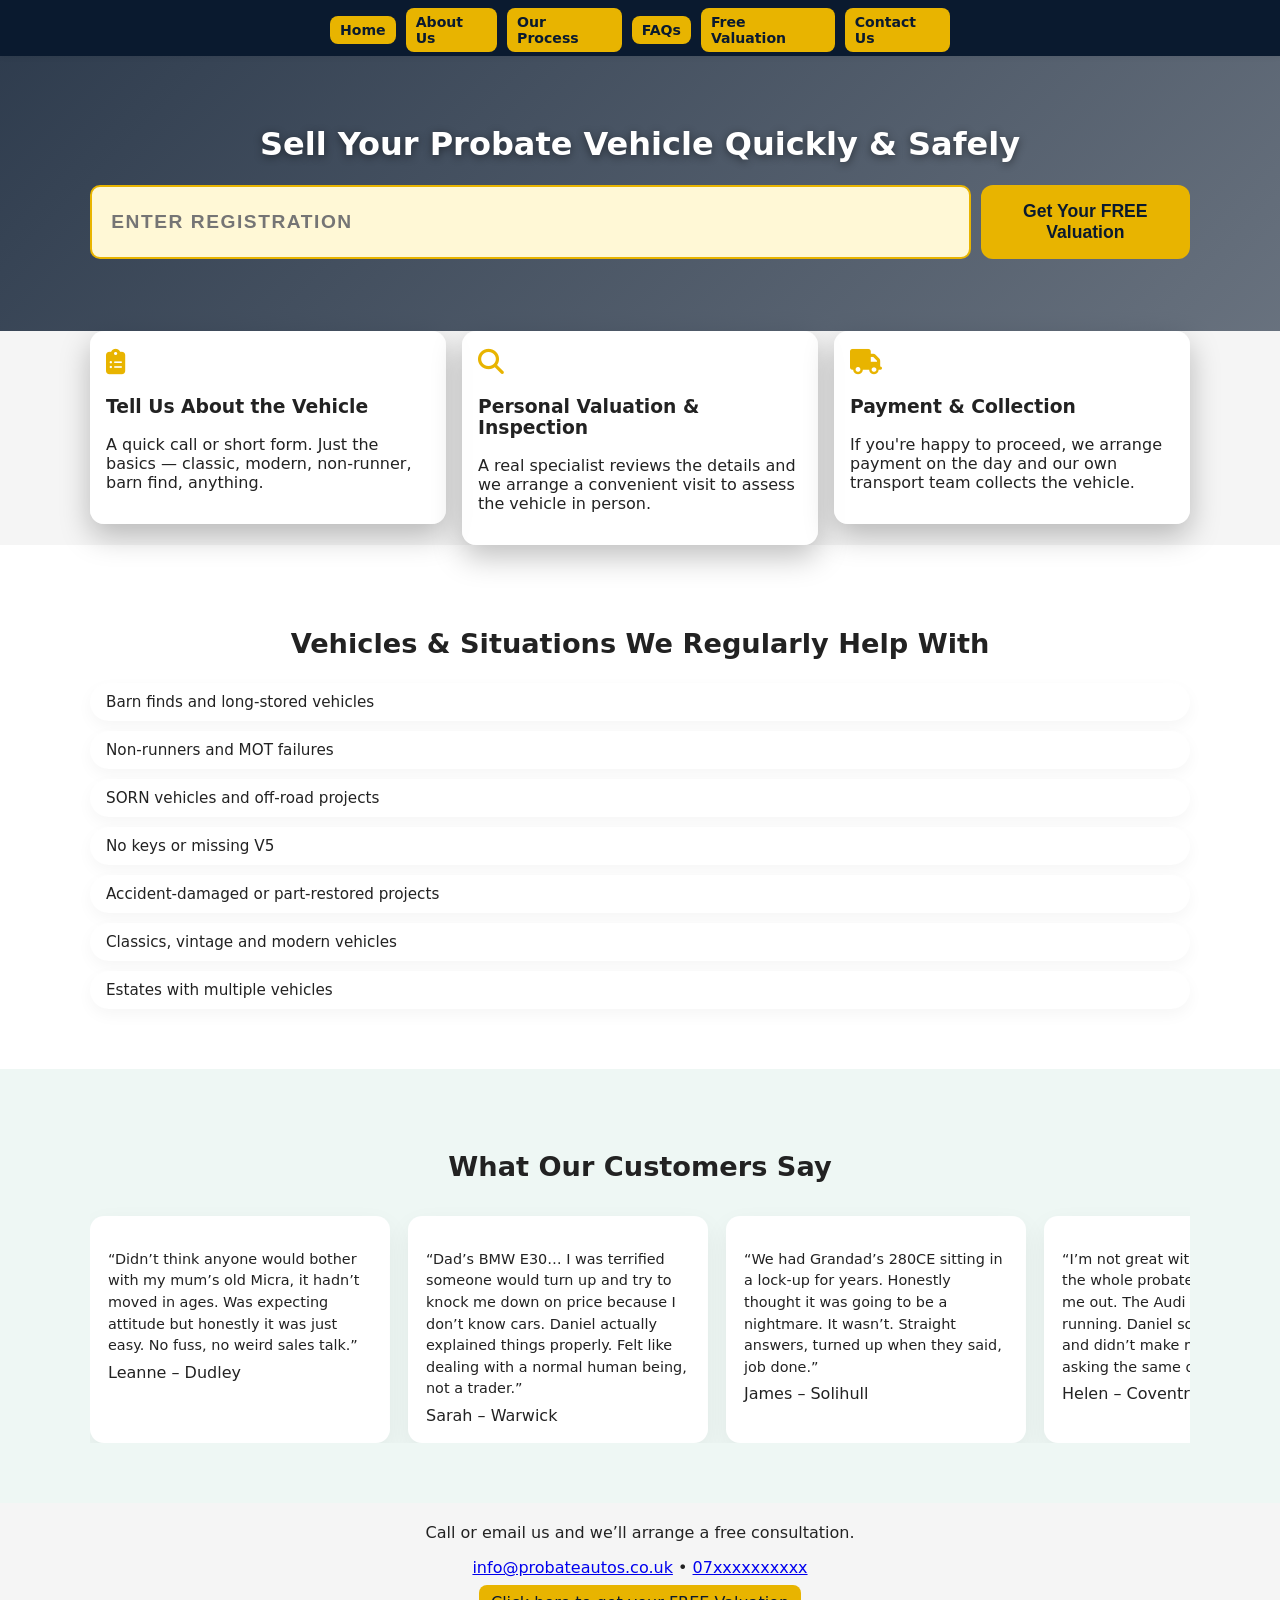
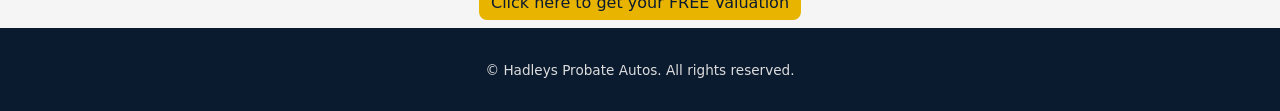
==== commit 1356a728: "Refactor styles and structure for improved consistency and responsiveness across pages; update hero " ====
--- a/index.html
+++ b/index.html
@@ -45,50 +45,16 @@
 
   </div>
 </nav>
-
-
+    </main>
     <!-- HERO -->
-    <header id="hero" class="hero">
+   <header id="hero" class="page-hero">
+
       <div class="container hero-inner">
         <h1 class="hero-title">
           Sell Your Probate Vehicle Quickly & Safely
 
         </h1>
-      
-        <!-- 3 STEP PROCESS -->
-        <div class="hero-steps">
-          <article class="hero-step">
-            <div class="hero-step-icon">
-              <i class="fa-solid fa-clipboard-list"></i>
-            </div>
-            <h3>Tell Us About the Vehicle</h3>
-            <p>
-              A quick call or short form. Just the basics — classic, modern,
-              non‑runner, barn find, anything.
-            </p>
-          </article>
-
-          <article class="hero-step">
-            <div class="hero-step-icon">
-              <i class="fa-solid fa-magnifying-glass"></i>
-            </div>
-            <h3>Personal Valuation & Inspection</h3>
-            <p>
-              A real specialist reviews the details and we arrange a convenient
-              visit to assess the vehicle in person.
-            </p>
-          </article>
-
-          <article class="hero-step">
-            <div class="hero-step-icon"><i class="fa-solid fa-truck"></i></div>
-            <h3>Payment & Collection</h3>
-            <p>
-              If you're happy to proceed, we arrange payment on the day and our
-              own transport team collects the vehicle.
-            </p>
-          </article>
-        </div>
-
+  
         <!-- NUMBER PLATE -->
         <form action="valuation.html" method="GET" class="numberplate-form">
           <input
@@ -101,6 +67,42 @@
         </form>
       </div>
     </header>
+      
+        <!-- 3 STEP PROCESS -->
+        <div class="hero-steps">
+          <article class="hero-step">
+            <div class="hero-step-icon">
+              <i class="fa-solid fa-clipboard-list"></i>
+            </div>
+            <h3>Tell Us About the Vehicle</h3>
+            <p>
+              A quick call or short form. Just the basics — classic, modern,
+              non‑runner, barn find, anything.
+            </p>
+          </article>
+
+          <article class="hero-step">
+            <div class="hero-step-icon">
+              <i class="fa-solid fa-magnifying-glass"></i>
+            </div>
+            <h3>Personal Valuation & Inspection</h3>
+            <p>
+              A real specialist reviews the details and we arrange a convenient
+              visit to assess the vehicle in person.
+            </p>
+          </article>
+
+          <article class="hero-step">
+            <div class="hero-step-icon"><i class="fa-solid fa-truck"></i></div>
+            <h3>Payment & Collection</h3>
+            <p>
+              If you're happy to proceed, we arrange payment on the day and our
+              own transport team collects the vehicle.
+            </p>
+          </article>
+        </div>
+
+      </header>
 
     <!-- CONDITIONS -->
     <section class="section section-conditions">
@@ -268,14 +270,20 @@
         </div>
       </div>
     </section>
-
-    <!-- FOOTER -->
+    </main>
+               <!-- Footer contact CTA -->
+          <div class="faq-contact" style="text-align:center;margin-top:20px;">
+            <p>Call or email us and we’ll arrange a free consultation.</p>
+            <p><a href="mailto:info@probateautos.co.uk">info@probateautos.co.uk</a> • <a href="tel:07802456321">07xxxxxxxxxx</a></p>
+            <p><a class="cta" href="valuation.html" style="background:var(--gold);color:var(--navy);padding:8px 12px;border-radius:8px;text-decoration:none;">Click here to get your FREE Valuation</a></p>
+          </div>
+
+        </div>
+      </section>
+    </main>
+
     <footer class="footer">
       <div class="container footer-inner">
-        <p>&copy; Hadleys Probate Autos. All rights reserved.</p>
-      </div>
-    </footer>
-
-    <script src="js/main.js"></script>
-  </body>
-</html>
+        <p>&copy; <span id="year"></span> Hadleys Probate Autos. All rights reserved.</p>
+      </div>
+    </footer>
--- a/css/style.css
+++ b/css/style.css
@@ -1,623 +1,259 @@
 /* ------------------------------
    ROOT + GLOBAL
 --------------------------------*/
-:root {
-    --navy: #0A1A2F;
-    --gold: #E8B400;
-    --teal: #2DB8A3;
-    --bg: #F5F5F5;
-    --white: #ffffff;
-}
-
-* {
-    box-sizing: border-box;
-}
-
-body {
-    margin: 0;
-    font-family: system-ui, -apple-system, BlinkMacSystemFont, "Segoe UI", sans-serif;
-    background: var(--bg);
-    color: #222;
-}
-
-.container {
-    width: min(1100px, 100% - 32px);
-    margin: 0 auto;
-}
-/* NAV HEADER — navy background, nav buttons centered horizontally at the top (no logo) */
-.nav {
-  background: var(--navy);      /* match footer */
-  color: var(--white);
-  position: fixed;
-  top: 0;
-  left: 0;
-  right: 0;
-  z-index: 900;
-  height: 56px;                 /* header height */
-  padding: 0 20px;
-  display: flex;
-  align-items: flex-start;      /* align children to the top edge */
-  box-shadow: 0 1px 6px rgba(0,0,0,0.06);
-}
-
-/* full-width container */
-.nav-inner {
+:root{
+  --navy:#0A1A2F;
+  --gold:#E8B400;
+  --teal:#2DB8A3;
+  --bg:#F5F5F5;
+  --white:#ffffff;
+  --nav-height:56px;
+  --hero-image:url("https://images.pexels.com/photos/4489732/pexels-photo-4489732.jpeg");
+}
+
+*{box-sizing:border-box}
+
+html,body{height:100%}
+body{
+  margin:0;
+  font-family:system-ui,-apple-system,BlinkMacSystemFont,"Segoe UI",sans-serif;
+  background:var(--bg);
+  color:#222;
+}
+
+.container{
+  width:min(1100px,100% - 32px);
+  margin:0 auto;
+}
+
+/* ------------------------------
+   NAV
+--------------------------------*/
+.nav{
+  background:var(--navy);
+  color:var(--white);
+  position:fixed;
+  inset:0 0 auto 0;
+  z-index:900;
+  height:var(--nav-height);
+  padding:0 20px;
+  display:flex;
+  align-items:flex-start;
+  box-shadow:0 1px 6px rgba(0,0,0,0.06);
+}
+
+.nav-inner{
+  width:100%;
+  position:relative;
+  display:flex;
+  align-items:flex-start;
+  justify-content:center;
+}
+
+.nav-menu{
+  position:absolute;
+  left:50%;
+  top:8px;
+  transform:translateX(-50%);
+  display:flex;
+  gap:10px;
+  margin:0;
+  padding:0;
+  list-style:none;
+  align-items:center;
+  z-index:905;
+  transition:opacity .18s ease,transform .18s ease;
+}
+
+.nav-menu a{
+  display:inline-block;
+  padding:6px 10px;
+  border-radius:8px;
+  background:var(--gold);
+  color:var(--navy);
+  font-weight:700;
+  font-size:.88rem;
+  text-decoration:none;
+  transition:transform .12s ease,background .12s ease;
+}
+
+.nav-menu a:hover,
+.nav-menu a:focus{background:#f1c735;transform:translateY(-1px);outline:none}
+
+.nav-toggle{
+  position:absolute;
+  right:16px;
+  top:8px;
+  display:none;
+  background:none;
+  border:none;
+  color:var(--gold);
+  font-size:1.6rem;
+  cursor:pointer;
+  z-index:920;
+}
+
+/* MOBILE */
+@media (max-width:768px){
+  .nav{height:auto;padding:8px 12px}
+  .nav-inner{justify-content:space-between;flex-wrap:wrap}
+  .nav-menu{position:static;transform:none;display:none;width:100%;flex-direction:column;margin-top:10px;gap:10px;background:var(--navy);padding:10px;border-bottom:1px solid rgba(255,255,255,.04)}
+  .nav-menu.show{display:flex}
+  .nav-menu li{width:100%}
+  .nav-menu a{display:block;width:100%;padding:12px 14px;font-size:1rem;background:var(--gold);color:var(--navy)}
+  .nav-toggle{display:block}
+}
+
+/* ensure page content sits below fixed header */
+main,.page-content{padding-top:var(--nav-height)}
+
+/* ------------------------------
+   UNIFIED HERO
+   Use class .page-hero on all page headers
+--------------------------------*/
+.page-hero{
+  position:relative;
+  padding:calc(var(--nav-height) + 28px) 0 36px;
+  background:var(--hero-image) center/cover no-repeat;
+  color:#fff;
+  text-align:center;
+  overflow:hidden;
+}
+
+.page-hero::before{
+  content:"";
+  position:absolute;
+  inset:0;
+  background:linear-gradient(135deg,rgba(10,26,47,.85),rgba(10,26,47,.6));
+  z-index:0;
+}
+
+.page-hero .container,
+.page-hero .hero-inner{
+  position:relative;
+  z-index:2;
+  padding-top:20px;
+}
+
+.page-hero .hero-title,
+.page-hero .hero-subtitle{color:#fff;text-shadow:0 2px 8px rgba(0,0,0,.45)}
+
+.page-hero .numberplate-form{display:flex;justify-content:center;gap:10px;margin-top:12px}
+
+/* legacy hero inner reduction (keeps other pages consistent) */
+.hero-inner{padding:28px 0 36px}
+
+/* ------------------------------
+   HERO STEPS / TILES
+--------------------------------*/
+.hero-steps{display:grid;grid-template-columns:repeat(auto-fit,minmax(240px,1fr));gap:16px;margin-bottom:24px}
+.hero-step{background:rgba(255,255,255,.96);color:#222;border-radius:14px;padding:16px;box-shadow:0 12px 30px rgba(0,0,0,.25)}
+.hero-step-icon{font-size:1.6rem;margin-bottom:8px;color:var(--gold)}
+
+/* ------------------------------
+   SECTIONS / LAYOUT
+--------------------------------*/
+.section{padding:60px 0}
+.section:nth-of-type(odd){background:#fff}
+.section h2{font-size:1.7rem;margin-bottom:24px;text-align:center}
+
+/* ABOUT GRID */
+.about-grid{display:grid;grid-template-columns:repeat(auto-fit,minmax(260px,1fr));gap:18px}
+.about-item{background:#fff;border-radius:14px;padding:18px;box-shadow:0 8px 20px rgba(0,0,0,.05)}
+
+/* PROCESS / CONDITIONS */
+.process-list{list-style:none;padding:0;margin:0;display:grid;gap:16px}
+.process-list li,.conditions-list li{background:#fff;border-radius:14px;padding:18px;box-shadow:0 8px 20px rgba(0,0,0,.05)}
+.conditions-list{list-style:none;padding:0;margin:0;display:grid;gap:10px}
+.conditions-list li{border-radius:999px;padding:10px 16px;font-size:.95rem;box-shadow:0 6px 16px rgba(0,0,0,.04)}
+
+/* TILE GRID */
+.tile-grid{display:grid;grid-template-columns:repeat(auto-fit,minmax(160px,1fr));gap:1rem}
+.tile{background:#fff;padding:1.2rem;border-radius:14px;text-align:center;box-shadow:0 8px 20px rgba(0,0,0,.08);transition:.2s}
+.tile:hover{transform:translateY(-4px);box-shadow:0 12px 26px rgba(0,0,0,.12)}
+.tile i{font-size:1.8rem;margin-bottom:.6rem}
+.tile h4{margin:0;font-size:1.1rem;font-weight:700;color:var(--navy)}
+.tile p{margin:.4rem 0 0;font-size:.95rem}
+
+/* ------------------------------
+   FORMS / VALUATION
+--------------------------------*/
+.valuation-form{display:flex;flex-direction:column;gap:1.4rem;max-width:650px;margin:0 auto;padding:2rem;background:#fff;border-radius:16px;box-shadow:0 10px 30px rgba(0,0,0,.06)}
+.valuation-form label{font-size:1.05rem;font-weight:600;color:var(--navy);margin-bottom:4px;display:block}
+.valuation-form input,.valuation-form select,.valuation-form textarea{width:100%;padding:.9rem 1rem;font-size:1rem;border-radius:10px;border:2px solid #dcdcdc;background:#fafafa;transition:.2s}
+.valuation-form input:focus,.valuation-form select:focus,.valuation-form textarea:focus{border-color:var(--gold);background:#fff;outline:none;box-shadow:0 0 0 3px rgba(232,180,0,.25)}
+.valuation-form textarea{min-height:120px;resize:vertical}
+
+/* numberplate input/button */
+.numberplate-input{width:100%;border-radius:10px;border:2px solid var(--gold);padding:1rem 1.2rem;font-size:1.2rem;font-weight:700;letter-spacing:.08em;text-transform:uppercase;background:#fff8d6}
+.numberplate-btn{padding:1rem 1.4rem;font-size:1.1rem;border-radius:12px;background:var(--gold);color:var(--navy);font-weight:700;border:none;cursor:pointer;transition:.2s}
+.numberplate-btn:hover{background:#f1c735}
+
+/* form status */
+.form-status{margin-top:1.5rem;padding:1.2rem 1.4rem;font-size:1.3rem;font-weight:700;text-align:center;background:#e8ffe8;color:#0a7c0a;border:2px solid #0a7c0a;border-radius:10px;display:none;box-shadow:0 6px 18px rgba(0,0,0,.08)}
+.form-status.show{display:block}
+
+/* ------------------------------
+   TESTIMONIALS
+--------------------------------*/
+.section-testimonials{background:#eef7f4}
+.testimonial-slider{overflow:hidden;width:100%;position:relative;padding-top:10px}
+.testimonial-track{display:flex;gap:18px;animation:slideLeft 45s linear infinite}
+.testimonial-card{min-width:300px;max-width:300px;background:#fff;border-radius:14px;padding:18px;box-shadow:0 10px 26px rgba(0,0,0,.06);flex-shrink:0}
+.testimonial-card p{font-size:.9rem;margin-bottom:6px;line-height:1.5}
+.testimonial-name{font-size:.85rem;font-weight:600;color:var(--navy)}
+@keyframes slideLeft{0%{transform:translateX(0)}100%{transform:translateX(-50%)}}
+
+/* ------------------------------
+   FOOTER
+--------------------------------*/
+.footer{background:var(--navy);color:#ddd;padding:20px 0;font-size:.85rem}
+.footer-inner{text-align:center}
+
+/* ------------------------------
+   ACCESSIBILITY / HELPERS
+--------------------------------*/
+.nav-toggle:focus{outline:3px solid rgba(232,180,0,.25);outline-offset:2px}
+.nav-menu a:focus{box-shadow:0 0 0 3px rgba(232,180,0,.18);border-radius:8px}
+.muted{color:#666;font-size:.95rem}
+.hp-field{display:none!important}
+
+/* ------------------------------
+   RESPONSIVE TWEAKS
+--------------------------------*/
+@media (max-width:768px){
+  .hero-title{font-size:1.6rem}
+  .testimonial-card{min-width:260px;max-width:260px}
+  .nav-inner{flex-wrap:wrap;gap:8px}
+  .nav-menu{justify-content:flex-start}
+  .numberplate-form{flex-direction:column;align-items:stretch}
+  main,.page-content{padding-top:calc(var(--nav-height) - 8px)}
+  .page-hero{padding:calc(var(--nav-height) + 14px) 0 28px}
+  .page-hero .container{padding-top:12px}
+  .page-hero .hero-title{font-size:1.6rem}
+  .page-hero .numberplate-form{flex-direction:column;align-items:stretch}
+}
+/* keep hero-step tiles constrained and centered */
+.hero-steps {
+  max-width: 1100px;
+  margin: 0 auto;
+  display: grid;
+  grid-template-columns: repeat(auto-fit, minmax(240px, 1fr));
+  gap: 16px;
+  align-items: start;
+}
+
+/* prevent each hero-step from stretching edge-to-edge */
+.hero-step {
   width: 100%;
-  position: relative;           /* allows absolute centering of .nav-menu */
-  display: flex;
-  align-items: flex-start;
-  justify-content: center;      /* default center alignment for content */
-}
-
-/* center the nav menu horizontally at the top (flush to top) */
-.nav-menu {
-  position: absolute;
-  left: 50%;
-  top: 8px;                     /* small offset from the very top */
-  transform: translateX(-50%);
-  display: flex;
-  gap: 10px;
-  margin: 0;
-  padding: 0;
-  list-style: none;
-  align-items: center;
-  z-index: 905;
-  transition: opacity 0.18s ease, transform 0.18s ease;
-  opacity: 1;
-}
-
-/* compact nav buttons */
-.nav-menu a {
-  display: inline-block;
-  padding: 6px 10px;            /* smaller buttons */
-  border-radius: 8px;
-  background: var(--gold);      /* gold buttons */
-  color: var(--navy);           /* navy text on gold */
-  font-weight: 700;
-  font-size: 0.88rem;
-  text-decoration: none;
-  transition: transform 0.12s ease, background 0.12s ease;
-}
-
-.nav-menu a:hover,
-.nav-menu a:focus {
-  background: #f1c735;
-  transform: translateY(-1px);
-  outline: none;
-}
-
-/* hamburger / right-side controls (top-right) */
-.nav-toggle {
-  position: absolute;
-  right: 16px;
-  top: 8px;
-  display: none;
-  background: none;
-  border: none;
-  color: var(--gold);
-  font-size: 1.6rem;
-  cursor: pointer;
-  z-index: 920;
-}
-
-/* MOBILE: stacked full-width menu (no absolute centering) */
-@media (max-width: 768px) {
-
-  .nav {
-    height: auto;
-    padding: 8px 12px;
-  }
-
-  .nav-inner {
-    justify-content: space-between;
-    flex-wrap: wrap;
-  }
-
-  .nav-menu {
-    position: static;
-    transform: none;
-    display: none;               /* toggled with .show */
-    width: 100%;
-    flex-direction: column;
-    margin-top: 10px;
-    gap: 10px;
-    background: var(--navy);     /* keep menu background consistent on mobile */
-    padding: 10px;
-    border-bottom: 1px solid rgba(255,255,255,0.04);
-  }
-
-  .nav-menu.show {
-    display: flex;
-  }
-
-  .nav-menu li {
-    width: 100%;
-  }
-
-  .nav-menu a {
-    display: block;
-    width: 100%;
-    padding: 12px 14px;
-    font-size: 1rem;
-    background: var(--gold);
-    color: var(--navy);
-  }
-
-  .nav-toggle {
-    display: block;
-  }
-}
-
-/* ensure page content sits below fixed header */
-main, .hero, .page-content {
-  padding-top: 72px; /* adjust if header height changes */
-}
-
-/* Accessibility helpers */
-.nav-toggle:focus {
-  outline: 3px solid rgba(232,180,0,0.25);
-  outline-offset: 2px;
-}
-
-.nav-menu a:focus {
-  box-shadow: 0 0 0 3px rgba(232,180,0,0.18);
-  border-radius: 8px;
-}
-
-
-/* ------------------------------
-   HERO SECTION
---------------------------------*/
-.hero {
-    background: url("https://images.pexels.com/photos/4489732/pexels-photo-4489732.jpeg") center/cover no-repeat;
-    position: relative;
-    color: #fff;
-}
-
-.hero::before {
-    content: "";
-    position: absolute;
-    inset: 0;
-    background: linear-gradient(135deg, rgba(10,26,47,0.9), rgba(10,26,47,0.7));
-}
-
-.hero-inner {
-    position: relative;
-    padding: 70px 0 60px;
-}
-
-.hero-title {
-    font-size: 2rem;
-    margin-bottom: 0.4rem;
-      color: #fff;
-}
-
-
-.hero-subtitle {
-    font-size: 1.1rem;
-    margin-bottom: 1.6rem;
-}
-
-/* HERO STEPS */
-.hero-steps {
-    display: grid;
-    grid-template-columns: repeat(auto-fit, minmax(240px, 1fr));
-    gap: 16px;
-    margin-bottom: 24px;
-}
-
-.hero-step {
-    background: rgba(255,255,255,0.96);
-    color: #222;
-    border-radius: 14px;
-    padding: 16px;
-    box-shadow: 0 12px 30px rgba(0,0,0,0.25);
-}
-
-.hero-step-icon {
-    font-size: 1.6rem;
-    margin-bottom: 8px;
-    color: var(--gold);
-}
-
-/* NUMBER PLATE FORM */
-.numberplate-form {
-    display: flex;
-    justify-content: center;
-    gap: 10px;
-    margin-top: 10px;
-}
-
-/* ------------------------------
-   SECTIONS
---------------------------------*/
-.section {
-    padding: 60px 0;
-}
-
-.section:nth-of-type(odd) {
-    background: #ffffff;
-}
-
-.section h2 {
-    font-size: 1.7rem;
-    margin-bottom: 24px;
-    text-align: center;
-}
-
-/* ------------------------------
-   ABOUT GRID
---------------------------------*/
-.about-grid {
-    display: grid;
-    grid-template-columns: repeat(auto-fit, minmax(260px, 1fr));
-    gap: 18px;
-}
-
-.about-item {
-    background: #fff;
-    border-radius: 14px;
-    padding: 18px;
-    box-shadow: 0 8px 20px rgba(0,0,0,0.05);
-}
-
-/* ------------------------------
-   PROCESS LIST
---------------------------------*/
-.process-list {
-    list-style: none;
-    padding: 0;
-    margin: 0;
-    display: grid;
-    gap: 16px;
-}
-
-.process-list li {
-    background: #fff;
-    border-radius: 14px;
-    padding: 18px;
-    box-shadow: 0 8px 20px rgba(0,0,0,0.05);
-}
-
-/* ------------------------------
-   CONDITIONS LIST
---------------------------------*/
-.conditions-list {
-    list-style: none;
-    padding: 0;
-    margin: 0;
-    display: grid;
-    gap: 10px;
-}
-
-.conditions-list li {
-    background: #fff;
-    border-radius: 999px;
-    padding: 10px 16px;
-    box-shadow: 0 6px 16px rgba(0,0,0,0.04);
-    font-size: 0.95rem;
-}
-
-/* ------------------------------
-   TESTIMONIAL SLIDER
---------------------------------*/
-.section-testimonials {
-    background: #eef7f4;
-}
-
-.testimonial-slider {
-    overflow: hidden;
-    width: 100%;
-    position: relative;
-    padding-top: 10px;
-}
-
-.testimonial-track {
-    display: flex;
-    gap: 18px;
-    animation: slideLeft 45s linear infinite;
-}
-
-.testimonial-card {
-    min-width: 300px;
-    max-width: 300px;
-    background: #fff;
-    border-radius: 14px;
-    padding: 18px;
-    box-shadow: 0 10px 26px rgba(0,0,0,0.06);
-    flex-shrink: 0;
-}
-
-.testimonial-card p {
-    font-size: 0.9rem;
-    margin-bottom: 6px;
-    line-height: 1.5;
-}
-
-.testimonial-name {
-    font-size: 0.85rem;
-    font-weight: 600;
-    color: var(--navy);
-}
-
-/* SLIDER ANIMATION */
-@keyframes slideLeft {
-    0% { transform: translateX(0); }
-    100% { transform: translateX(-50%); }
-}
-
-/* ------------------------------
-   FOOTER
---------------------------------*/
-.footer {
-    background: var(--navy);
-    color: #ddd;
-    padding: 20px 0;
-    font-size: 0.85rem;
-}
-
-.footer-inner {
-    text-align: center;
-}
-
-/* ------------------------------
-   RESPONSIVE
---------------------------------*/
-@media (max-width: 768px) {
-    .hero-title {
-        font-size: 1.6rem;
-    }
-
-    .testimonial-card {
-        min-width: 260px;
-        max-width: 260px;
-    }
-
-    .nav-inner {
-        flex-wrap: wrap;
-        gap: 8px;
-    }
-
-    .nav-menu {
-        justify-content: flex-start;
-    }
-
-    .numberplate-form {
-        flex-direction: column;
-        align-items: stretch;
-    }
-}
-
-/* ------------------------------
-   VALUATION FORM — MODERN UPGRADE
---------------------------------*/
-.valuation-form {
-  display: flex;
-  flex-direction: column;
-  gap: 1.4rem;
-  max-width: 650px;
+  max-width: 420px;
   margin: 0 auto;
-  padding: 2rem;
-  background: #fff;
-  border-radius: 16px;
-  box-shadow: 0 10px 30px rgba(0,0,0,0.06);
-}
-
-.valuation-form label {
-  font-size: 1.05rem;
-  font-weight: 600;
-  color: var(--navy);
-  margin-bottom: 4px;
-  display: block;
-}
-
-.valuation-form input,
-.valuation-form select,
-.valuation-form textarea {
-  width: 100%;
-  padding: 0.9rem 1rem;
-  font-size: 1rem;
-  border-radius: 10px;
-  border: 2px solid #dcdcdc;
-  background: #fafafa;
-  transition: 0.2s;
-}
-
-.valuation-form input:focus,
-.valuation-form select:focus,
-.valuation-form textarea:focus {
-  border-color: var(--gold);
-  background: #fff;
-  outline: none;
-  box-shadow: 0 0 0 3px rgba(232,180,0,0.25);
-}
-
-.valuation-form textarea {
-  min-height: 120px;
-  resize: vertical;
-}
-
-/* Match the number plate input style */
-.numberplate-input {
-  width: 100%;
-  border-radius: 10px;
-  border: 2px solid var(--gold);
-  padding: 1rem 1.2rem;
-  font-size: 1.2rem;
-  font-weight: 700;
-  letter-spacing: 0.08em;
-  text-transform: uppercase;
-  background: #fff8d6;
-}
-
-/* Submit button upgrade */
-.numberplate-btn {
-  padding: 1rem 1.4rem;
-  font-size: 1.1rem;
-  border-radius: 12px;
-  background: var(--gold);
-  color: var(--navy);
-  font-weight: 700;
-  border: none;
-  cursor: pointer;
-  transition: 0.2s;
-}
-
-.numberplate-btn:hover {
-  background: #f1c735;
-}
-
-/* Thank-you message upgrade */
-.form-status {
-  margin-top: 1.5rem;
-  padding: 1.2rem 1.4rem;
-  font-size: 1.3rem;
-  font-weight: 700;
-  text-align: center;
-  background: #e8ffe8;
-  color: #0a7c0a;
-  border: 2px solid #0a7c0a;
-  border-radius: 10px;
-  display: none;
-  box-shadow: 0 6px 18px rgba(0,0,0,0.08);
-}
-
-.form-status.show {
-  display: block;
-}
-
-
-/* ------------------------------
-   VALUATION HERO WITH TILES
---------------------------------*/
-.valuation-hero {
-  background: url("https://images.pexels.com/photos/4489732/pexels-photo-4489732.jpeg") center/cover no-repeat;
-  padding: 3rem 0 4rem;
-  position: relative;
-}
-
-.valuation-hero::before {
-  content: "";
-  position: absolute;
-  inset: 0;
-  background: rgba(10,26,47,0.75);
-}
-
-.valuation-hero .container {
-  position: relative;
-  z-index: 2;
-}
-
-/* Floating panel */
-.hero-tile-panel {
-  background: rgba(255,255,255,0.94);
-  backdrop-filter: blur(6px);
-  padding: 2rem;
-  border-radius: 18px;
-  box-shadow: 0 12px 30px rgba(0,0,0,0.25);
-  max-width: 900px;
-  margin: 0 auto;
-  color: #222;
-}
-
-
-.hero-subtitle {
-  color: #333;
-  margin-bottom: 1.5rem;
-}
-
-.tile-heading {
-  margin-top: 2rem;
-  margin-bottom: 1rem;
-  font-size: 1.3rem;
-  font-weight: 800;
-  color: var(--navy);
-}
-
-/* Tile grid */
-.tile-grid {
-  display: grid;
-  grid-template-columns: repeat(auto-fit, minmax(160px, 1fr));
-  gap: 1rem;
-}
-
-/* Base tile */
-.tile {
-  background: #fff;
-  padding: 1.2rem;
-  border-radius: 14px;
-  text-align: center;
-  box-shadow: 0 8px 20px rgba(0,0,0,0.08);
-  transition: 0.2s;
-}
-
-.tile:hover {
-  transform: translateY(-4px);
-  box-shadow: 0 12px 26px rgba(0,0,0,0.12);
-}
-
-.tile i {
-  font-size: 1.8rem;
-  margin-bottom: 0.6rem;
-}
-
-.tile h4 {
-  margin: 0;
-  font-size: 1.1rem;
-  font-weight: 700;
-  color: var(--navy);
-}
-
-.tile p {
-  margin: 0.4rem 0 0;
-  font-size: 0.95rem;
-}
-
-/* HOW IT WORKS icons = gold */
-.tile-grid:first-of-type .tile i {
-  color: var(--gold);
-}
-
-/* WHY FAMILIES CHOOSE US icons = green */
-.tile-grid:last-of-type .tile i {
-  color: var(--teal);
-}
-
-/* Mobile tweak for tiles panel */
-@media (max-width: 768px) {
-  .hero-tile-panel {
-    padding: 1.5rem;
-  }
-}
-
-/* HONEYPOT */
-.hp-field {
-  display: none !important;
-}
-
-
-/*/* ===== FAQ page styles (add to css/style.css) ===== */
-
-/* Hero */
-.faq-hero {
-  background: var(--navy);
-  color: #fff;
-  padding: 4.25rem 0;
-  text-align: center;
-}
-.faq-hero .container { position: relative; z-index: 2; }
-.faq-hero .hero-title { margin: 0 0 0.25rem; font-size: 1.9rem; color: #fff; }
-.faq-hero .hero-subtitle { margin: 0; color: rgba(255,255,255,0.92); }
-
-/* FAQ section */
-.faq-section { padding: 48px 0; }
+  box-sizing: border-box;
+}
+
+/* restore FAQ details card styling */
 .faq-list { max-width: 980px; margin: 0 auto; display: grid; gap: 12px; }
-
-/* Details/summary styling */
-details {
-  background: transparent;
-  border-radius: 10px;
-}
+details { display: block; }
 details summary {
   list-style: none;
   cursor: pointer;
@@ -630,15 +266,7 @@
   box-shadow: 0 6px 18px rgba(0,0,0,0.04);
   font-weight: 700;
   color: var(--navy);
-  transition: background 0.12s ease, transform 0.08s ease;
-}
-details summary:hover { transform: translateY(-2px); }
-details summary::-webkit-details-marker { display: none; }
-
-/* chevron icon */
-details summary .chev { margin-left: auto; color: var(--gold); font-size: 1.05rem; transition: transform 0.18s ease; }
-
-/* body content */
+}
 details .faq-body {
   padding: 12px 16px 18px;
   background: #fff;
@@ -649,30 +277,35 @@
   border-top: 1px solid rgba(10,26,47,0.03);
 }
 
-/* rotate chevron when open */
-details[open] summary .chev { transform: rotate(180deg); }
-
-/* subtle open state */
-details[open] summary { background: rgba(232,180,0,0.06); }
-
-/* contact block */
-.faq-contact { text-align: center; margin-top: 18px; color: #222; }
-.faq-contact a { color: var(--navy); font-weight:700; text-decoration:none; }
-.faq-contact .cta {
-  display: inline-block;
-  margin-top: 8px;
-  background: var(--gold);
-  color: var(--navy);
-  padding: 8px 12px;
-  border-radius: 8px;
-  text-decoration: none;
-}
-
-/* responsive */
-@media (max-width: 768px) {
-  .faq-hero { padding: 1.5rem 0; }
-  .faq-hero .hero-title { font-size: 1.6rem; }
-  details summary { padding: 12px; font-size: 0.98rem; }
-  details .faq-body { padding: 10px 12px 14px; }
-}
-
+/* contact.css — contact page only */
+.contact-hero {
+  /* keep hero look but isolate spacing */
+  padding-bottom: 36px; /* prevents margin collapse with the next block */
+  background-position: center;
+  background-size: cover;
+  background-repeat: no-repeat;
+}
+
+.contact-grid {
+  display: grid;
+  grid-template-columns: repeat(auto-fit, minmax(260px, 1fr));
+  gap: 16px;
+  margin-top: 28px; /* explicit gap between hero and tiles */
+  max-width: 1100px;
+  margin-left: auto;
+  margin-right: auto;
+  box-sizing: border-box;
+}
+
+.contact-card {
+  background: #fff;
+  padding: 18px;
+  border-radius: 12px;
+  box-shadow: 0 8px 20px rgba(0,0,0,0.05);
+  width: 100%;
+  box-sizing: border-box;
+}
+
+/* CTA and guidance */
+.contact-guidance { margin-top: 20px; }
+.faq-contact { text-align:center; margin-top:20px; }
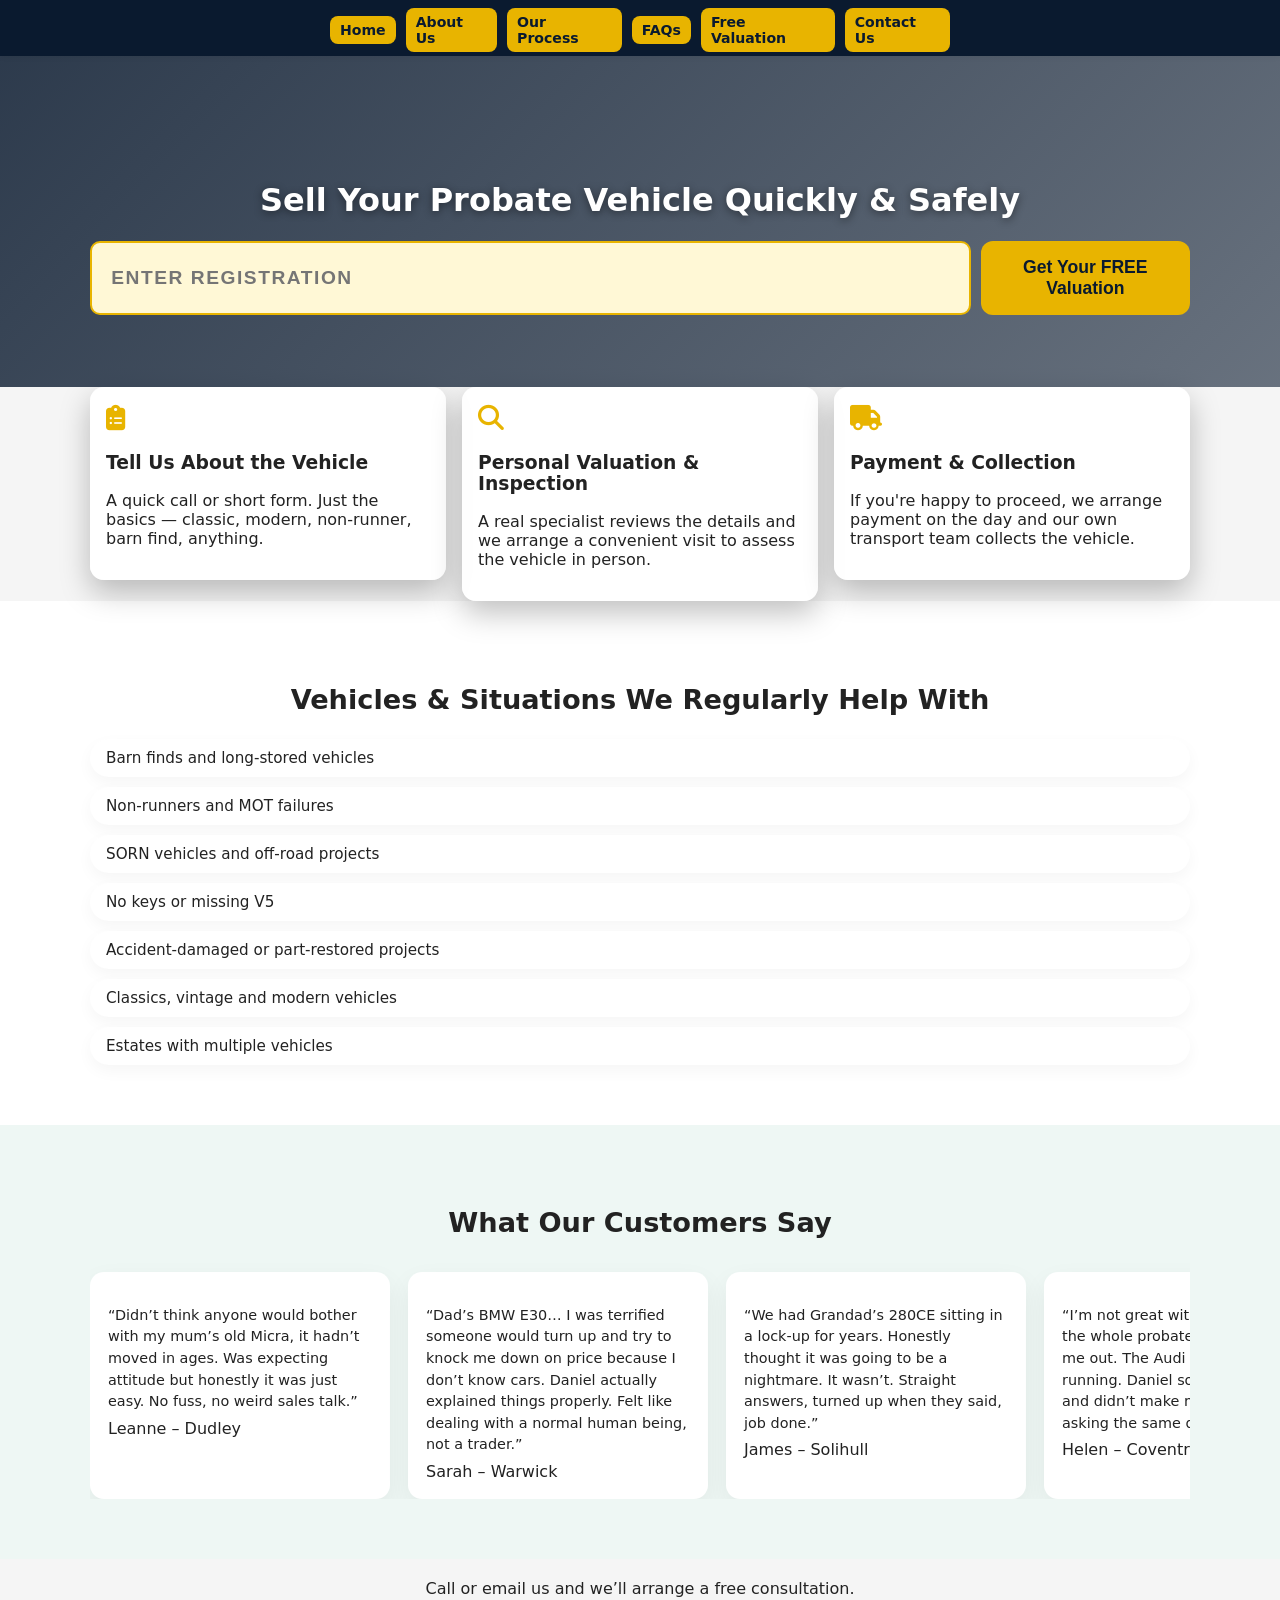
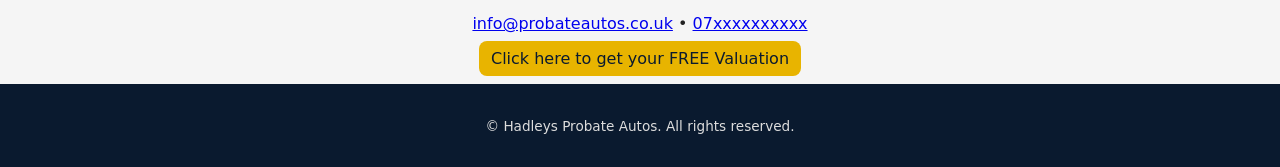
==== commit ac758459: "Fiix structural issues on every template" ====
--- a/index.html
+++ b/index.html
@@ -14,26 +14,19 @@
     <meta name="author" content="Hadleys Probate Autos" />
     <title>Hadleys Probate Autos – Probate Vehicle Specialists</title>
 
-    <link
-      rel="stylesheet"
-      href="https://cdnjs.cloudflare.com/ajax/libs/font-awesome/6.5.1/css/all.min.css"
-    />
+    <link rel="stylesheet" href="https://cdnjs.cloudflare.com/ajax/libs/font-awesome/6.5.1/css/all.min.css" />
     <link rel="stylesheet" href="css/style.css" />
   </head>
 
 <body>
 
-
-<!-- NAVIGATION (only one) -->
+<!-- NAVIGATION -->
 <nav class="nav">
   <div class="nav-inner">
-
-    <!-- BURGER BUTTON -->
     <button class="nav-toggle" aria-label="Toggle navigation">
       <i class="fa-solid fa-bars"></i>
     </button>
 
-    <!-- NAV MENU -->
     <ul class="nav-menu">
       <li><a href="index.html">Home</a></li>
       <li><a href="about.html">About Us</a></li>
@@ -42,248 +35,164 @@
       <li><a href="valuation.html">Free Valuation</a></li>
       <li><a href="contact.html">Contact Us</a></li>
     </ul>
-
   </div>
 </nav>
-    </main>
-    <!-- HERO -->
-   <header id="hero" class="page-hero">
 
-      <div class="container hero-inner">
-        <h1 class="hero-title">
-          Sell Your Probate Vehicle Quickly & Safely
+<main>
 
-        </h1>
-  
-        <!-- NUMBER PLATE -->
-        <form action="valuation.html" method="GET" class="numberplate-form">
-          <input
-            type="text"
-            name="reg"
-            class="numberplate-input"
-            placeholder="ENTER REGISTRATION"
-          />
-          <button type="submit" class="numberplate-btn">Get Your FREE Valuation</button>
-        </form>
-      </div>
-    </header>
-      
-        <!-- 3 STEP PROCESS -->
-        <div class="hero-steps">
-          <article class="hero-step">
-            <div class="hero-step-icon">
-              <i class="fa-solid fa-clipboard-list"></i>
-            </div>
-            <h3>Tell Us About the Vehicle</h3>
-            <p>
-              A quick call or short form. Just the basics — classic, modern,
-              non‑runner, barn find, anything.
-            </p>
-          </article>
+<!-- HERO -->
+<header id="hero" class="page-hero">
+  <div class="container hero-inner">
+    <h1 class="hero-title">Sell Your Probate Vehicle Quickly & Safely</h1>
 
-          <article class="hero-step">
-            <div class="hero-step-icon">
-              <i class="fa-solid fa-magnifying-glass"></i>
-            </div>
-            <h3>Personal Valuation & Inspection</h3>
-            <p>
-              A real specialist reviews the details and we arrange a convenient
-              visit to assess the vehicle in person.
-            </p>
-          </article>
+    <form action="valuation.html" method="GET" class="numberplate-form">
+      <input type="text" name="reg" class="numberplate-input" placeholder="ENTER REGISTRATION" />
+      <button type="submit" class="numberplate-btn">Get Your FREE Valuation</button>
+    </form>
+  </div>
+</header>
 
-          <article class="hero-step">
-            <div class="hero-step-icon"><i class="fa-solid fa-truck"></i></div>
-            <h3>Payment & Collection</h3>
-            <p>
-              If you're happy to proceed, we arrange payment on the day and our
-              own transport team collects the vehicle.
-            </p>
-          </article>
+<!-- 3 STEP PROCESS -->
+<div class="hero-steps">
+  <article class="hero-step">
+    <div class="hero-step-icon"><i class="fa-solid fa-clipboard-list"></i></div>
+    <h3>Tell Us About the Vehicle</h3>
+    <p>A quick call or short form. Just the basics — classic, modern, non‑runner, barn find, anything.</p>
+  </article>
+
+  <article class="hero-step">
+    <div class="hero-step-icon"><i class="fa-solid fa-magnifying-glass"></i></div>
+    <h3>Personal Valuation & Inspection</h3>
+    <p>A real specialist reviews the details and we arrange a convenient visit to assess the vehicle in person.</p>
+  </article>
+
+  <article class="hero-step">
+    <div class="hero-step-icon"><i class="fa-solid fa-truck"></i></div>
+    <h3>Payment & Collection</h3>
+    <p>If you're happy to proceed, we arrange payment on the day and our own transport team collects the vehicle.</p>
+  </article>
+</div>
+
+<!-- CONDITIONS -->
+<section class="section section-conditions">
+  <div class="container">
+    <h2>Vehicles & Situations We Regularly Help With</h2>
+    <ul class="conditions-list">
+      <li>Barn finds and long‑stored vehicles</li>
+      <li>Non‑runners and MOT failures</li>
+      <li>SORN vehicles and off-road projects</li>
+      <li>No keys or missing V5</li>
+      <li>Accident‑damaged or part‑restored projects</li>
+      <li>Classics, vintage and modern vehicles</li>
+      <li>Estates with multiple vehicles</li>
+    </ul>
+  </div>
+</section>
+
+<!-- TESTIMONIALS -->
+<section class="section section-testimonials">
+  <div class="container">
+    <h2>What Our Customers Say</h2>
+
+    <div class="testimonial-slider">
+      <div class="testimonial-track">
+
+        <!-- ⭐ ALL YOUR REVIEWS EXACTLY AS YOU SENT THEM ⭐ -->
+
+        <div class="testimonial-card">
+          <p>“Didn’t think anyone would bother with my mum’s old Micra, it hadn’t moved in ages. Was expecting attitude but honestly it was just easy. No fuss, no weird sales talk.”</p>
+          <span>Leanne – Dudley</span>
         </div>
 
-      </header>
+        <div class="testimonial-card">
+          <p>“Dad’s BMW E30… I was terrified someone would turn up and try to knock me down on price because I don’t know cars. Daniel actually explained things properly. Felt like dealing with a normal human being, not a trader.”</p>
+          <span>Sarah – Warwick</span>
+        </div>
 
-    <!-- CONDITIONS -->
-    <section class="section section-conditions">
-      <div class="container">
-        <h2>Vehicles & Situations We Regularly Help With</h2>
-        <ul class="conditions-list">
-          <li>Barn finds and long‑stored vehicles</li>
-          <li>Non‑runners and MOT failures</li>
-          <li>SORN vehicles and off‑road projects</li>
-          <li>No keys or missing V5</li>
-          <li>Accident‑damaged or part‑restored projects</li>
-          <li>Classics, vintage and modern vehicles</li>
-          <li>Estates with multiple vehicles</li>
-        </ul>
+        <div class="testimonial-card">
+          <p>“We had Grandad’s 280CE sitting in a lock‑up for years. Honestly thought it was going to be a nightmare. It wasn’t. Straight answers, turned up when they said, job done.”</p>
+          <span>James – Solihull</span>
+        </div>
+
+        <div class="testimonial-card">
+          <p>“I’m not great with paperwork and the whole probate thing stressed me out. The Audi 100 wasn’t even running. Daniel sorted the DVLA bit and didn’t make me feel daft for asking the same question twice.”</p>
+          <span>Helen – Coventry</span>
+        </div>
+
+        <div class="testimonial-card">
+          <p>“The Porsche 944 was in bits. Literally bits. I thought they’d laugh. Dan just shrugged and said he’d seen worse. Made me feel a lot less embarrassed about the state of it.”</p>
+          <span>Martin – Leicester</span>
+        </div>
+
+        <div class="testimonial-card">
+          <p>“Uncle’s E34 had mould inside and a family of spiders living in it. Didn’t even flinch. Treated it like a proper car, not scrap metal. Respect for that.”</p>
+          <span>Priya – Wolverhampton</span>
+        </div>
+
+        <div class="testimonial-card">
+          <p>“This was emotional for us. Dad’s W124 still had his coat in the back. Daniel didn’t rush anything. Let us talk it through. That meant more than the money.”</p>
+          <span>Harris – Derby</span>
+        </div>
+
+        <div class="testimonial-card">
+          <p>“The Quattro needed everything doing. Everyone else acted like it was a burden. These guys didn’t. Straightforward, fair, and actually knew what they were looking at.”</p>
+          <span>Andrew – Nottingham</span>
+        </div>
+
+        <div class="testimonial-card">
+          <p>“Our 1983 Golf GTI had been in the garage since forever. Dan got excited about it which honestly made the whole thing feel less heavy. Nice change from the usual ‘what’s your lowest price’ nonsense.”</p>
+          <span>Rebecca – Birmingham</span>
+        </div>
+
+        <div class="testimonial-card">
+          <p>“My brother’s E28 meant a lot to him. We didn’t want it going to someone who’d strip it. You kept us updated and didn’t mess us about. Appreciate that.”</p>
+          <span>Tom – Worcester</span>
+        </div>
+
+        <div class="testimonial-card">
+          <p>“I was dreading sorting my husband’s W123. I kept putting it off. You didn’t make me feel guilty or pressured. Just helped me get it done.”</p>
+          <span>Janet – Kidderminster</span>
+        </div>
+
+        <div class="testimonial-card">
+          <p>“We had two cars to deal with from the estate. One classic, one just a normal runaround. Treated both the same — fairly. No nonsense.”</p>
+          <span>Patel – Leicester</span>
+        </div>
+
+        <div class="testimonial-card">
+          <p>“The E36 was basically green from sitting outside. I thought they’d refuse it. Nope. Sorted it, didn’t judge, didn’t make comments. Just got on with it.”</p>
+          <span>Chris – Rugby</span>
+        </div>
+
+        <div class="testimonial-card">
+          <p>“The 924 was buried under boxes in the barn. I warned Daniel it was rough. He just laughed and said he’d seen worse. Made the whole thing feel less stressful.”</p>
+          <span>Laura – Stratford‑upon‑Avon</span>
+        </div>
+
+        <div class="testimonial-card">
+          <p>“We didn’t know what to do with the BMW E21. It hadn’t run since the early 2000s. You explained everything clearly and didn’t make us feel rushed. Proper service.”</p>
+          <span>Emily – Dudley</span>
+        </div>
+
       </div>
-    </section>
+    </div>
+  </div>
+</section>
 
+<!-- CTA -->
+<div class="faq-contact" style="text-align:center;margin-top:20px;">
+  <p>Call or email us and we’ll arrange a free consultation.</p>
+  <p><a href="mailto:info@probateautos.co.uk">info@probateautos.co.uk</a> • <a href="tel:07802456321">07xxxxxxxxxx</a></p>
+  <p><a class="cta" href="valuation.html" style="background:var(--gold);color:var(--navy);padding:8px 12px;border-radius:8px;text-decoration:none;">Click here to get your FREE Valuation</a></p>
+</div>
 
+</main>
 
-    <!-- TESTIMONIALS (UPGRADED TO CAROUSEL) -->
-    <section class="section section-testimonials">
-      <div class="container">
-        <h2>What Our Customers Say</h2>
+<footer class="footer">
+  <div class="container footer-inner">
+    <p>&copy; <span id="year"></span> Hadleys Probate Autos. All rights reserved.</p>
+  </div>
+</footer>
 
-        <div class="testimonial-slider">
-          <div class="testimonial-track">
-            <div class="testimonial-card">
-              <p>
-                “Didn’t think anyone would bother with my mum’s old Micra, it
-                hadn’t moved in ages. Was expecting attitude but honestly it was
-                just easy. No fuss, no weird sales talk.”
-              </p>
-              <span>Leanne – Dudley</span>
-            </div>
-
-            <div class="testimonial-card">
-              <p>
-                “Dad’s BMW E30… I was terrified someone would turn up and try to
-                knock me down on price because I don’t know cars. Daniel
-                actually explained things properly. Felt like dealing with a
-                normal human being, not a trader.”
-              </p>
-              <span>Sarah – Warwick</span>
-            </div>
-
-            <div class="testimonial-card">
-              <p>
-                “We had Grandad’s 280CE sitting in a lock‑up for years. Honestly
-                thought it was going to be a nightmare. It wasn’t. Straight
-                answers, turned up when they said, job done.”
-              </p>
-              <span>James – Solihull</span>
-            </div>
-
-            <div class="testimonial-card">
-              <p>
-                “I’m not great with paperwork and the whole probate thing
-                stressed me out. The Audi 100 wasn’t even running. Daniel sorted
-                the DVLA bit and didn’t make me feel daft for asking the same
-                question twice.”
-              </p>
-              <span>Helen – Coventry</span>
-            </div>
-
-            <div class="testimonial-card">
-              <p>
-                “The Porsche 944 was in bits. Literally bits. I thought they’d
-                laugh. Dan just shrugged and said he’d seen worse. Made me feel
-                a lot less embarrassed about the state of it.”
-              </p>
-              <span>Martin – Leicester</span>
-            </div>
-
-            <div class="testimonial-card">
-              <p>
-                “Uncle’s E34 had mould inside and a family of spiders living in
-                it. Didn’t even flinch. Treated it like a proper car, not scrap
-                metal. Respect for that.”
-              </p>
-              <span>Priya – Wolverhampton</span>
-            </div>
-
-            <div class="testimonial-card">
-              <p>
-                “This was emotional for us. Dad’s W124 still had his coat in the
-                back. Daniel didn’t rush anything. Let us talk it through. That
-                meant more than the money.”
-              </p>
-              <span>Harris – Derby</span>
-            </div>
-
-            <div class="testimonial-card">
-              <p>
-                “The Quattro needed everything doing. Everyone else acted like
-                it was a burden. These guys didn’t. Straightforward, fair, and
-                actually knew what they were looking at.”
-              </p>
-              <span>Andrew – Nottingham</span>
-            </div>
-
-            <div class="testimonial-card">
-              <p>
-                “Our 1983 Golf GTI had been in the garage since forever. Dan got
-                excited about it which honestly made the whole thing feel less
-                heavy. Nice change from the usual ‘what’s your lowest price’
-                nonsense.”
-              </p>
-              <span>Rebecca – Birmingham</span>
-            </div>
-
-            <div class="testimonial-card">
-              <p>
-                “My brother’s E28 meant a lot to him. We didn’t want it going to
-                someone who’d strip it. You kept us updated and didn’t mess us
-                about. Appreciate that.”
-              </p>
-              <span>Tom – Worcester</span>
-            </div>
-
-            <div class="testimonial-card">
-              <p>
-                “I was dreading sorting my husband’s W123. I kept putting it
-                off. You didn’t make me feel guilty or pressured. Just helped me
-                get it done.”
-              </p>
-              <span>Janet – Kidderminster</span>
-            </div>
-
-            <div class="testimonial-card">
-              <p>
-                “We had two cars to deal with from the estate. One classic, one
-                just a normal runaround. Treated both the same — fairly. No
-                nonsense.”
-              </p>
-              <span>Patel – Leicester</span>
-            </div>
-
-            <div class="testimonial-card">
-              <p>
-                “The E36 was basically green from sitting outside. I thought
-                they’d refuse it. Nope. Sorted it, didn’t judge, didn’t make
-                comments. Just got on with it.”
-              </p>
-              <span>Chris – Rugby</span>
-            </div>
-
-            <div class="testimonial-card">
-              <p>
-                “The 924 was buried under boxes in the barn. I warned Daniel it
-                was rough. He just laughed and said he’d seen worse. Made the
-                whole thing feel less stressful.”
-              </p>
-              <span>Laura – Stratford‑upon‑Avon</span>
-            </div>
-
-            <div class="testimonial-card">
-              <p>
-                “We didn’t know what to do with the BMW E21. It hadn’t run since
-                the early 2000s. You explained everything clearly and didn’t
-                make us feel rushed. Proper service.”
-              </p>
-              <span>Emily – Dudley</span>
-            </div>
-          </div>
-        </div>
-      </div>
-    </section>
-    </main>
-               <!-- Footer contact CTA -->
-          <div class="faq-contact" style="text-align:center;margin-top:20px;">
-            <p>Call or email us and we’ll arrange a free consultation.</p>
-            <p><a href="mailto:info@probateautos.co.uk">info@probateautos.co.uk</a> • <a href="tel:07802456321">07xxxxxxxxxx</a></p>
-            <p><a class="cta" href="valuation.html" style="background:var(--gold);color:var(--navy);padding:8px 12px;border-radius:8px;text-decoration:none;">Click here to get your FREE Valuation</a></p>
-          </div>
-
-        </div>
-      </section>
-    </main>
-
-    <footer class="footer">
-      <div class="container footer-inner">
-        <p>&copy; <span id="year"></span> Hadleys Probate Autos. All rights reserved.</p>
-      </div>
-    </footer>+</body>
+</html>
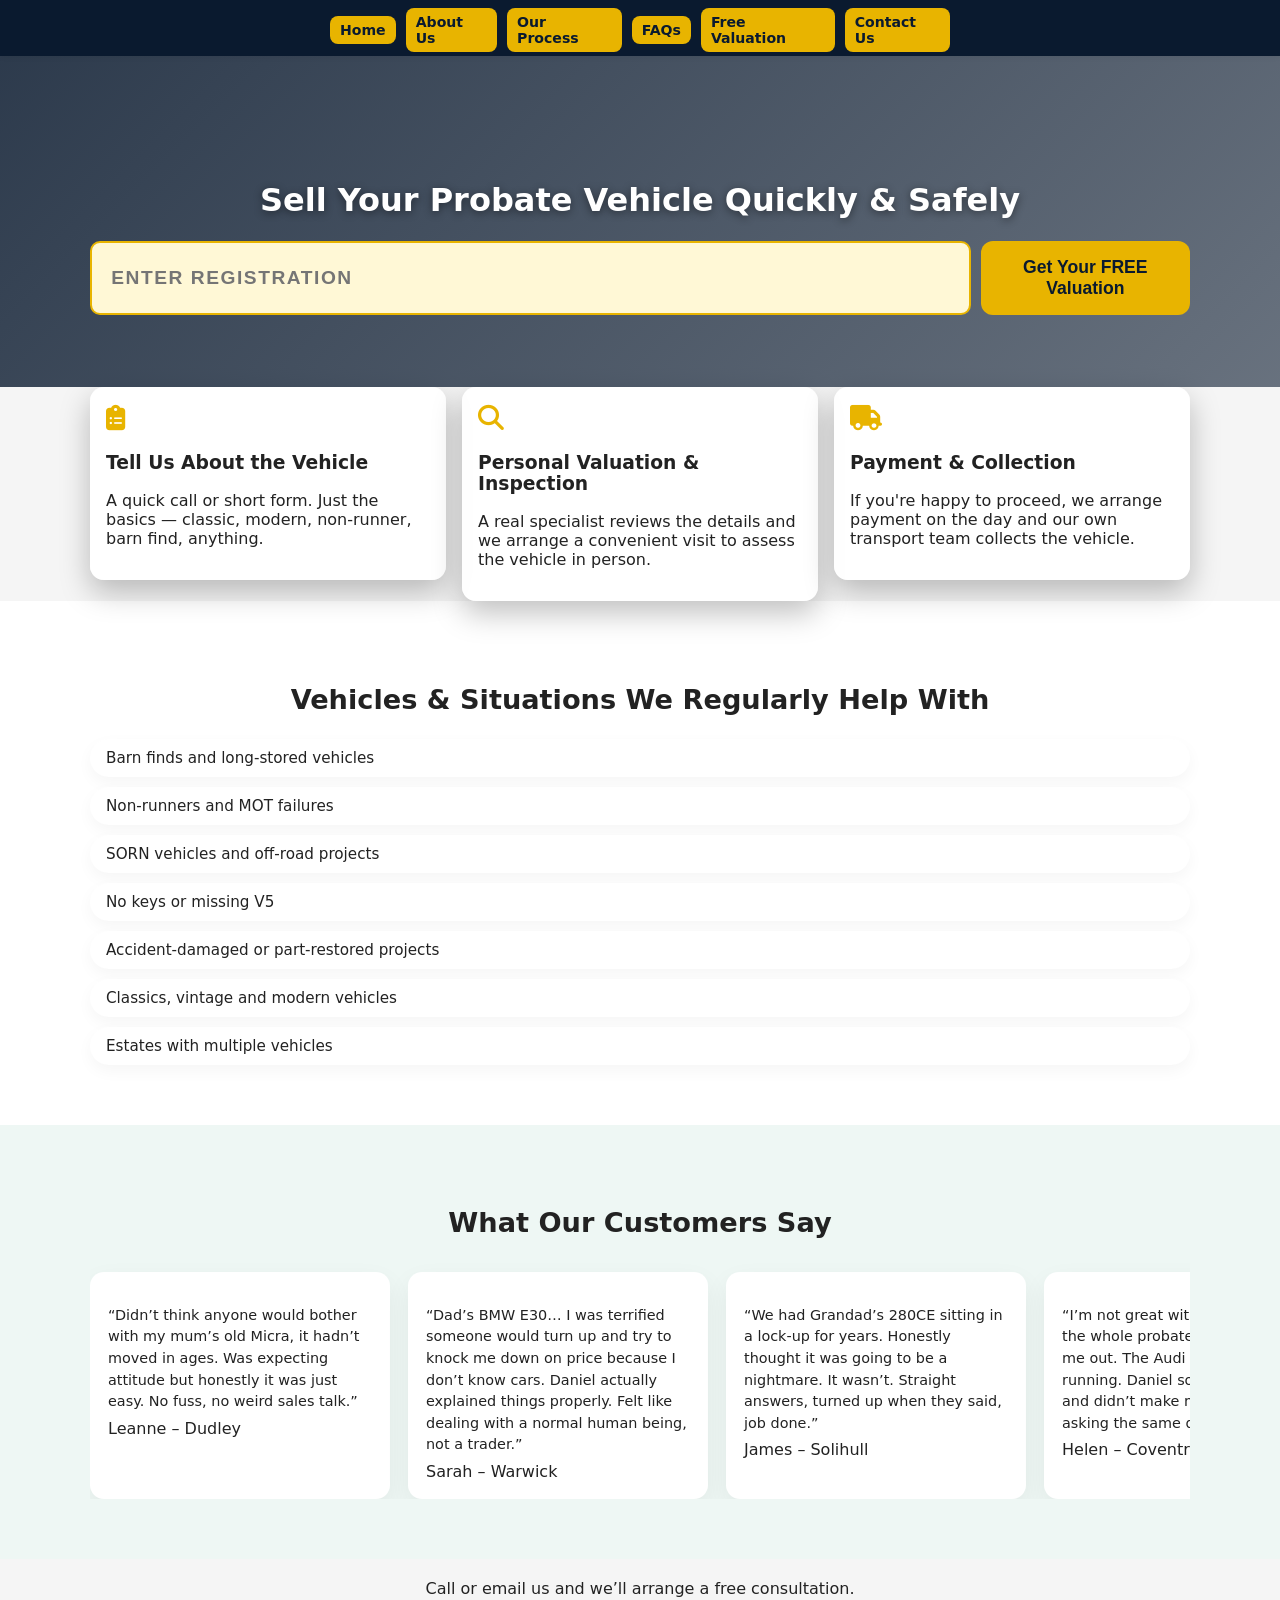
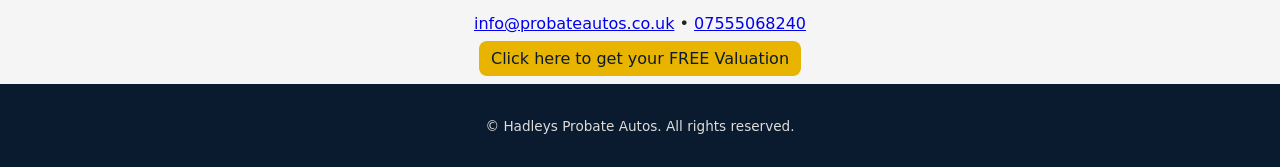
==== commit b3ee812f: "Add .htaccess file to set default directory index to index.html" ====
--- a/index.html
+++ b/index.html
@@ -182,7 +182,7 @@
 <!-- CTA -->
 <div class="faq-contact" style="text-align:center;margin-top:20px;">
   <p>Call or email us and we’ll arrange a free consultation.</p>
-  <p><a href="mailto:info@probateautos.co.uk">info@probateautos.co.uk</a> • <a href="tel:07802456321">07xxxxxxxxxx</a></p>
+  <p><a href="mailto:info@probateautos.co.uk">info@probateautos.co.uk</a> • <a href="tel:07555068240">07555068240</a></p>
   <p><a class="cta" href="valuation.html" style="background:var(--gold);color:var(--navy);padding:8px 12px;border-radius:8px;text-decoration:none;">Click here to get your FREE Valuation</a></p>
 </div>
 
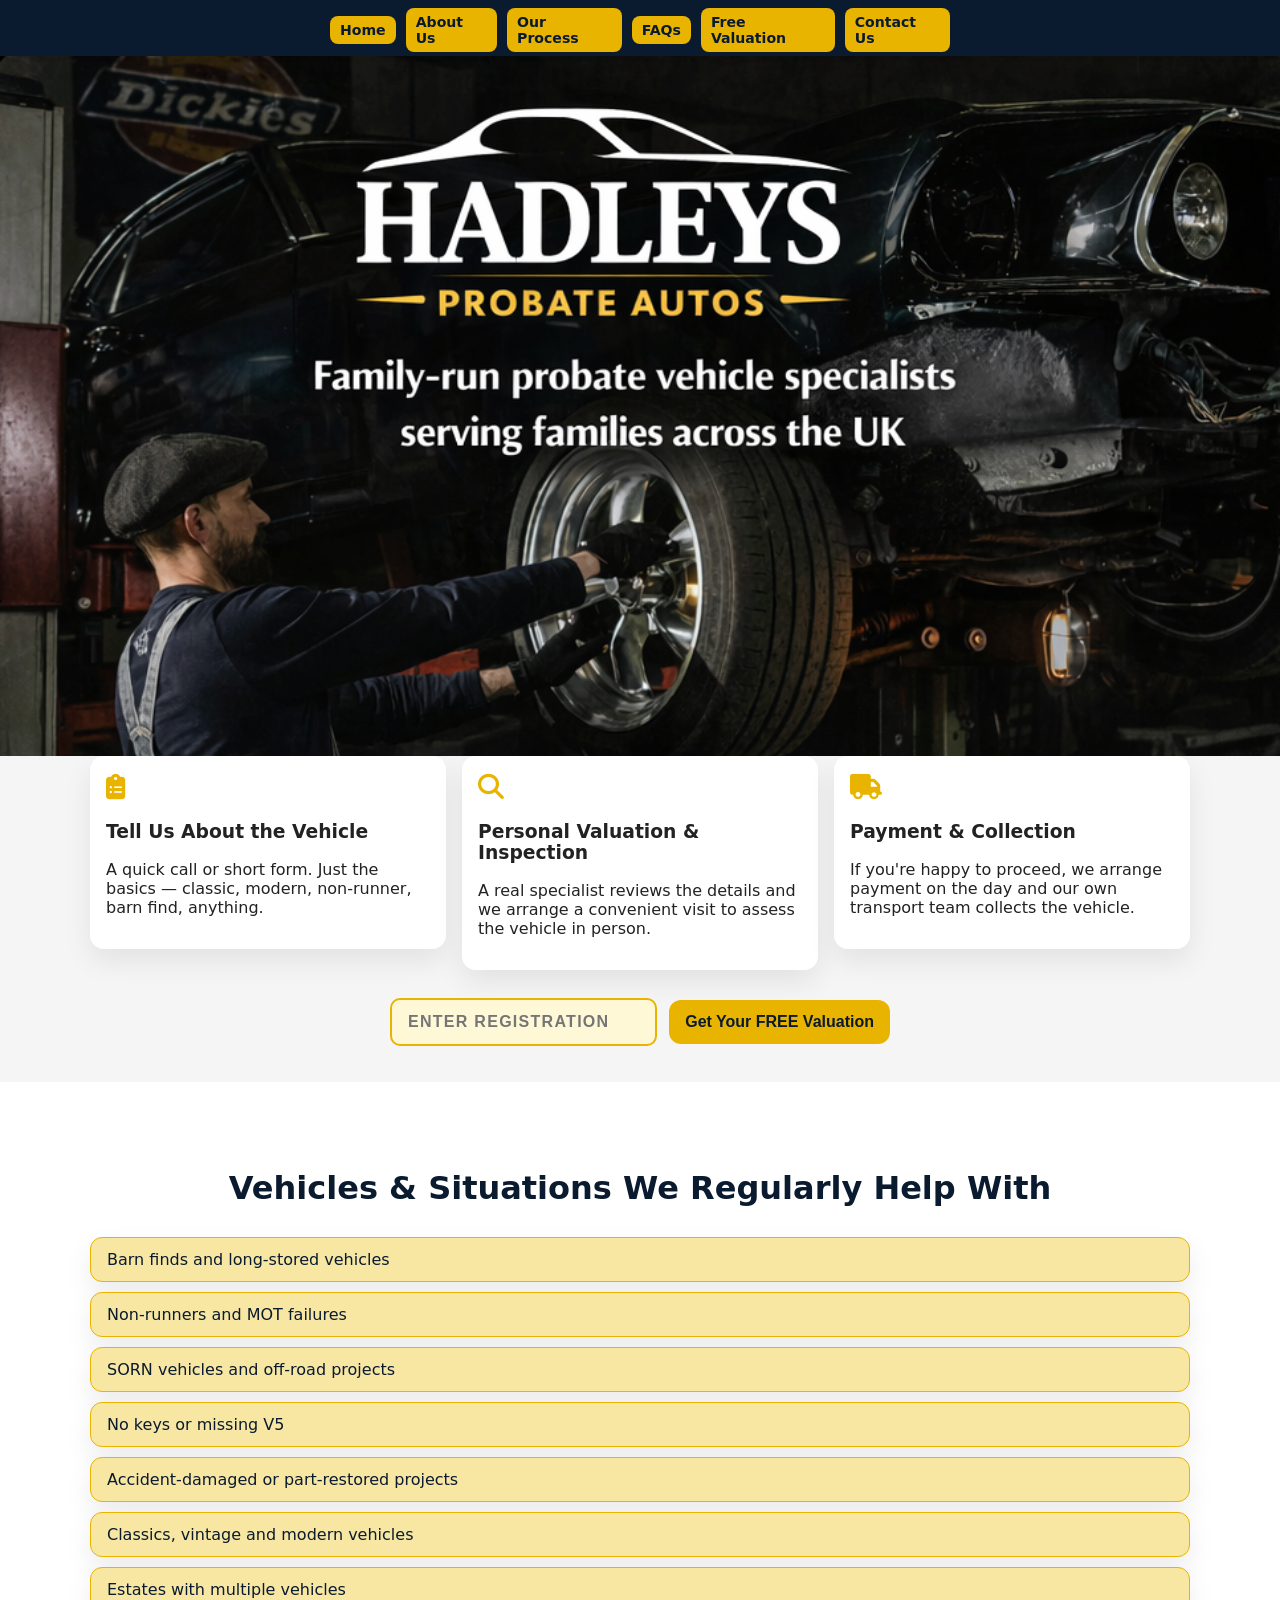
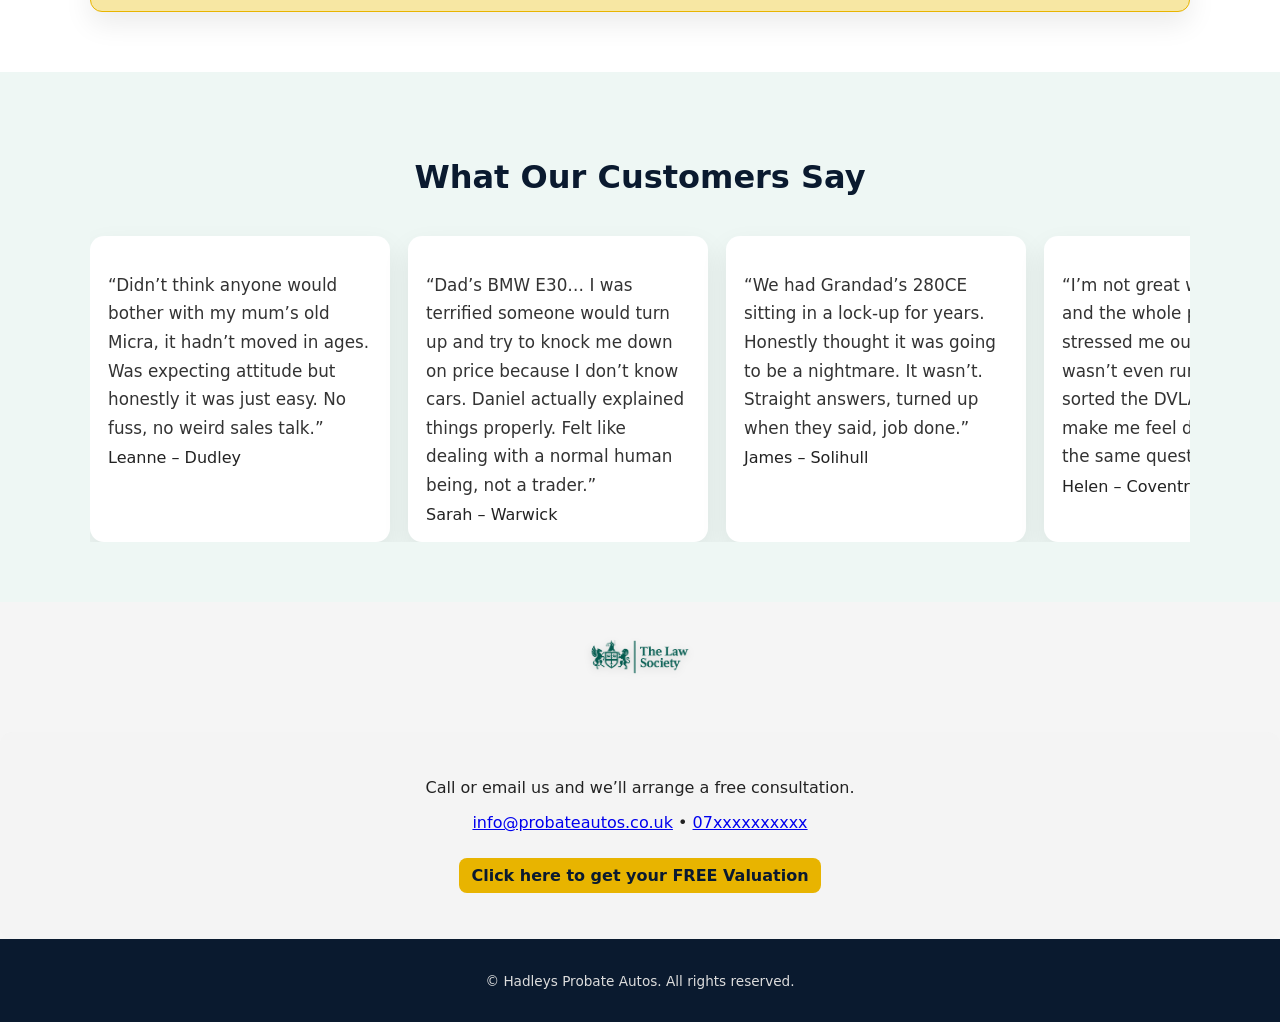
==== commit 368529c8: "Refactor code structure for improved readability and maintainability" ====
--- a/index.html
+++ b/index.html
@@ -1,26 +1,48 @@
 <!doctype html>
 <html lang="en">
-  <head>
-    <meta charset="UTF-8" />
-    <meta name="viewport" content="width=device-width, initial-scale=1.0" />
-    <meta
-      name="description"
-      content="Hadleys Probate Autos – Specialists in probate vehicle valuations, inspections and nationwide collection. We buy classic, vintage and modern vehicles in any condition."
-    />
-    <meta
-      name="keywords"
-      content="probate car buyer, probate vehicle valuation, sell deceased estate car, classic car probate, vehicle probate service"
-    />
-    <meta name="author" content="Hadleys Probate Autos" />
-    <title>Hadleys Probate Autos – Probate Vehicle Specialists</title>
-
-    <link rel="stylesheet" href="https://cdnjs.cloudflare.com/ajax/libs/font-awesome/6.5.1/css/all.min.css" />
-    <link rel="stylesheet" href="css/style.css" />
-  </head>
+<head>
+  <meta charset="UTF-8" />
+  <meta name="viewport" content="width=device-width, initial-scale=1.0" />
+
+  <title>Probate Vehicle Specialists | Hadleys Probate Autos</title>
+
+  <meta name="description" content="Hadleys Probate Autos provide specialist probate vehicle valuations, inspections and nationwide collection. We buy classic, vintage and modern vehicles in any condition across the UK." />
+
+  <link rel="canonical" href="https://probateautos.co.uk/" />
+
+  <meta name="robots" content="index, follow" />
+  <meta name="author" content="Hadleys Probate Autos" />
+
+  <link rel="stylesheet" href="https://cdnjs.cloudflare.com/ajax/libs/font-awesome/6.5.1/css/all.min.css" />
+  <link rel="stylesheet" href="css/style.css" />
+
+  <!-- LocalBusiness Schema -->
+  <script type="application/ld+json">
+  {
+    "@context": "https://schema.org",
+    "@type": "LocalBusiness",
+    "@id": "https://probateautos.co.uk/#business",
+    "name": "Hadleys Probate Autos",
+    "url": "https://probateautos.co.uk/",
+    "description": "Specialists in probate vehicle valuations, inspections and nationwide collection. We buy classic, vintage and modern vehicles in any condition.",
+    "areaServed": {
+      "@type": "AdministrativeArea",
+      "name": "West Midlands"
+    },
+    "email": "info@probateautos.co.uk",
+    "telephone": "+447555068240",
+    "image": "https://probateautos.co.uk/images/hero.jpg",
+    "serviceArea": {
+      "@type": "Country",
+      "name": "United Kingdom"
+    }
+  }
+  </script>
+
+</head>
 
 <body>
 
-<!-- NAVIGATION -->
 <nav class="nav">
   <div class="nav-inner">
     <button class="nav-toggle" aria-label="Toggle navigation">
@@ -28,31 +50,19 @@
     </button>
 
     <ul class="nav-menu">
-      <li><a href="index.html">Home</a></li>
-      <li><a href="about.html">About Us</a></li>
-      <li><a href="process.html">Our Process</a></li>
-      <li><a href="faqs.html">FAQs</a></li>
-      <li><a href="valuation.html">Free Valuation</a></li>
-      <li><a href="contact.html">Contact Us</a></li>
+      <li><a href="/">Home</a></li>
+      <li><a href="/about.html">About Us</a></li>
+      <li><a href="/process.html">Our Process</a></li>
+      <li><a href="/faqs.html">FAQs</a></li>
+      <li><a href="/valuation.html">Free Valuation</a></li>
+      <li><a href="/contact.html">Contact Us</a></li>
     </ul>
   </div>
 </nav>
 
 <main>
-
-<!-- HERO -->
-<header id="hero" class="page-hero">
-  <div class="container hero-inner">
-    <h1 class="hero-title">Sell Your Probate Vehicle Quickly & Safely</h1>
-
-    <form action="valuation.html" method="GET" class="numberplate-form">
-      <input type="text" name="reg" class="numberplate-input" placeholder="ENTER REGISTRATION" />
-      <button type="submit" class="numberplate-btn">Get Your FREE Valuation</button>
-    </form>
-  </div>
-</header>
-
-<!-- 3 STEP PROCESS -->
+<header id="hero" class="page-hero home-hero"></header>
+
 <div class="hero-steps">
   <article class="hero-step">
     <div class="hero-step-icon"><i class="fa-solid fa-clipboard-list"></i></div>
@@ -73,7 +83,15 @@
   </article>
 </div>
 
-<!-- CONDITIONS -->
+
+  <div class="container hero-inner">
+   
+
+    <form action="/valuation.html" method="GET" class="numberplate-form">
+      <input type="text" name="reg" class="numberplate-input" placeholder="ENTER REGISTRATION" aria-label="Vehicle registration" />
+      <button type="submit" class="numberplate-btn">Get Your FREE Valuation</button>
+    </form>
+  </div>
 <section class="section section-conditions">
   <div class="container">
     <h2>Vehicles & Situations We Regularly Help With</h2>
@@ -89,101 +107,107 @@
   </div>
 </section>
 
-<!-- TESTIMONIALS -->
 <section class="section section-testimonials">
   <div class="container">
     <h2>What Our Customers Say</h2>
 
     <div class="testimonial-slider">
-      <div class="testimonial-track">
-
-        <!-- ⭐ ALL YOUR REVIEWS EXACTLY AS YOU SENT THEM ⭐ -->
-
-        <div class="testimonial-card">
-          <p>“Didn’t think anyone would bother with my mum’s old Micra, it hadn’t moved in ages. Was expecting attitude but honestly it was just easy. No fuss, no weird sales talk.”</p>
-          <span>Leanne – Dudley</span>
-        </div>
-
-        <div class="testimonial-card">
-          <p>“Dad’s BMW E30… I was terrified someone would turn up and try to knock me down on price because I don’t know cars. Daniel actually explained things properly. Felt like dealing with a normal human being, not a trader.”</p>
-          <span>Sarah – Warwick</span>
-        </div>
-
-        <div class="testimonial-card">
-          <p>“We had Grandad’s 280CE sitting in a lock‑up for years. Honestly thought it was going to be a nightmare. It wasn’t. Straight answers, turned up when they said, job done.”</p>
-          <span>James – Solihull</span>
-        </div>
-
-        <div class="testimonial-card">
-          <p>“I’m not great with paperwork and the whole probate thing stressed me out. The Audi 100 wasn’t even running. Daniel sorted the DVLA bit and didn’t make me feel daft for asking the same question twice.”</p>
-          <span>Helen – Coventry</span>
-        </div>
-
-        <div class="testimonial-card">
-          <p>“The Porsche 944 was in bits. Literally bits. I thought they’d laugh. Dan just shrugged and said he’d seen worse. Made me feel a lot less embarrassed about the state of it.”</p>
-          <span>Martin – Leicester</span>
-        </div>
-
-        <div class="testimonial-card">
-          <p>“Uncle’s E34 had mould inside and a family of spiders living in it. Didn’t even flinch. Treated it like a proper car, not scrap metal. Respect for that.”</p>
-          <span>Priya – Wolverhampton</span>
-        </div>
-
-        <div class="testimonial-card">
-          <p>“This was emotional for us. Dad’s W124 still had his coat in the back. Daniel didn’t rush anything. Let us talk it through. That meant more than the money.”</p>
-          <span>Harris – Derby</span>
-        </div>
-
-        <div class="testimonial-card">
-          <p>“The Quattro needed everything doing. Everyone else acted like it was a burden. These guys didn’t. Straightforward, fair, and actually knew what they were looking at.”</p>
-          <span>Andrew – Nottingham</span>
-        </div>
-
-        <div class="testimonial-card">
-          <p>“Our 1983 Golf GTI had been in the garage since forever. Dan got excited about it which honestly made the whole thing feel less heavy. Nice change from the usual ‘what’s your lowest price’ nonsense.”</p>
-          <span>Rebecca – Birmingham</span>
-        </div>
-
-        <div class="testimonial-card">
-          <p>“My brother’s E28 meant a lot to him. We didn’t want it going to someone who’d strip it. You kept us updated and didn’t mess us about. Appreciate that.”</p>
-          <span>Tom – Worcester</span>
-        </div>
-
-        <div class="testimonial-card">
-          <p>“I was dreading sorting my husband’s W123. I kept putting it off. You didn’t make me feel guilty or pressured. Just helped me get it done.”</p>
-          <span>Janet – Kidderminster</span>
-        </div>
-
-        <div class="testimonial-card">
-          <p>“We had two cars to deal with from the estate. One classic, one just a normal runaround. Treated both the same — fairly. No nonsense.”</p>
-          <span>Patel – Leicester</span>
-        </div>
-
-        <div class="testimonial-card">
-          <p>“The E36 was basically green from sitting outside. I thought they’d refuse it. Nope. Sorted it, didn’t judge, didn’t make comments. Just got on with it.”</p>
-          <span>Chris – Rugby</span>
-        </div>
-
-        <div class="testimonial-card">
-          <p>“The 924 was buried under boxes in the barn. I warned Daniel it was rough. He just laughed and said he’d seen worse. Made the whole thing feel less stressful.”</p>
-          <span>Laura – Stratford‑upon‑Avon</span>
-        </div>
-
-        <div class="testimonial-card">
-          <p>“We didn’t know what to do with the BMW E21. It hadn’t run since the early 2000s. You explained everything clearly and didn’t make us feel rushed. Proper service.”</p>
-          <span>Emily – Dudley</span>
-        </div>
+<div class="testimonial-track">
+
+  <div class="testimonial-card">
+    <p>“Didn’t think anyone would bother with my mum’s old Micra, it hadn’t moved in ages. Was expecting attitude but honestly it was just easy. No fuss, no weird sales talk.”</p>
+    <span>Leanne – Dudley</span>
+  </div>
+
+  <div class="testimonial-card">
+    <p>“Dad’s BMW E30… I was terrified someone would turn up and try to knock me down on price because I don’t know cars. Daniel actually explained things properly. Felt like dealing with a normal human being, not a trader.”</p>
+    <span>Sarah – Warwick</span>
+  </div>
+
+  <div class="testimonial-card">
+    <p>“We had Grandad’s 280CE sitting in a lock‑up for years. Honestly thought it was going to be a nightmare. It wasn’t. Straight answers, turned up when they said, job done.”</p>
+    <span>James – Solihull</span>
+  </div>
+
+  <div class="testimonial-card">
+    <p>“I’m not great with paperwork and the whole probate thing stressed me out. The Audi 100 wasn’t even running. Daniel sorted the DVLA bit and didn’t make me feel daft for asking the same question twice.”</p>
+    <span>Helen – Coventry</span>
+  </div>
+
+  <div class="testimonial-card">
+    <p>“The Porsche 944 was in bits. Literally bits. I thought they’d laugh. Dan just shrugged and said he’d seen worse. Made me feel a lot less embarrassed about the state of it.”</p>
+    <span>Martin – Leicester</span>
+  </div>
+
+  <div class="testimonial-card">
+    <p>“Uncle’s E34 had mould inside and a family of spiders living in it. Didn’t even flinch. Treated it like a proper car, not scrap metal. Respect for that.”</p>
+    <span>Priya – Wolverhampton</span>
+  </div>
+
+  <div class="testimonial-card">
+    <p>“This was emotional for us. Dad’s W124 still had his coat in the back. Daniel didn’t rush anything. Let us talk it through. That meant more than the money.”</p>
+    <span>Harris – Derby</span>
+  </div>
+
+  <div class="testimonial-card">
+    <p>“The Quattro needed everything doing. Everyone else acted like it was a burden. These guys didn’t. Straightforward, fair, and actually knew what they were looking at.”</p>
+    <span>Andrew – Nottingham</span>
+  </div>
+
+  <div class="testimonial-card">
+    <p>“Our 1983 Golf GTI had been in the garage since forever. Dan got excited about it which honestly made the whole thing feel less heavy. Nice change from the usual ‘what’s your lowest price’ nonsense.”</p>
+    <span>Rebecca – Birmingham</span>
+  </div>
+
+  <div class="testimonial-card">
+    <p>“My brother’s E28 meant a lot to him. We didn’t want it going to someone who’d strip it. You kept us updated and didn’t mess us about. Appreciate that.”</p>
+    <span>Tom – Worcester</span>
+  </div>
+
+  <div class="testimonial-card">
+    <p>“I was dreading sorting my husband’s W123. I kept putting it off. You didn’t make me feel guilty or pressured. Just helped me get it done.”</p>
+    <span>Janet – Kidderminster</span>
+  </div>
+
+  <div class="testimonial-card">
+    <p>“We had two cars to deal with from the estate. One classic, one just a normal runaround. Treated both the same — fairly. No nonsense.”</p>
+    <span>Patel – Leicester</span>
+  </div>
+
+  <div class="testimonial-card">
+    <p>“The E36 was basically green from sitting outside. I thought they’d refuse it. Nope. Sorted it, didn’t judge, didn’t make comments. Just got on with it.”</p>
+    <span>Chris – Rugby</span>
+  </div>
+
+  <div class="testimonial-card">
+    <p>“The 924 was buried under boxes in the barn. I warned Daniel it was rough. He just laughed and said he’d seen worse. Made the whole thing feel less stressful.”</p>
+    <span>Laura – Stratford‑upon‑Avon</span>
+  </div>
+
+  <div class="testimonial-card">
+    <p>“We didn’t know what to do with the BMW E21. It hadn’t run since the early 2000s. You explained everything clearly and didn’t make us feel rushed. Proper service.”</p>
+    <span>Emily – Dudley</span>
+  </div>
+
+</div>
+
 
       </div>
     </div>
   </div>
 </section>
 
-<!-- CTA -->
+<div class="trust-logos-bottom">
+  <div class="container trust-logos-inner">
+    <img src="assets/images/law-society.png" alt="Law Society" class="trust-logo" />
+  </div>
+</div>
+
+
 <div class="faq-contact" style="text-align:center;margin-top:20px;">
   <p>Call or email us and we’ll arrange a free consultation.</p>
-  <p><a href="mailto:info@probateautos.co.uk">info@probateautos.co.uk</a> • <a href="tel:07555068240">07555068240</a></p>
-  <p><a class="cta" href="valuation.html" style="background:var(--gold);color:var(--navy);padding:8px 12px;border-radius:8px;text-decoration:none;">Click here to get your FREE Valuation</a></p>
+  <p><a href="mailto:info@probateautos.co.uk">info@probateautos.co.uk</a> • <a href="tel:07xxxxxxxxxx">07xxxxxxxxxx</a></p>
+  <p><a class="cta" href="/valuation.html" style="background:var(--gold);color:var(--navy);padding:8px 12px;border-radius:8px;text-decoration:none;">Click here to get your FREE Valuation</a></p>
 </div>
 
 </main>
@@ -194,5 +218,6 @@
   </div>
 </footer>
 
+<script src="js/main.js"></script>
 </body>
 </html>
--- a/css/style.css
+++ b/css/style.css
@@ -25,6 +25,7 @@
   width:min(1100px,100% - 32px);
   margin:0 auto;
 }
+
 
 /* ------------------------------
    NAV
@@ -309,3 +310,406 @@
 /* CTA and guidance */
 .contact-guidance { margin-top: 20px; }
 .faq-contact { text-align:center; margin-top:20px; }
+
+
+@media (max-width: 768px) {
+  main, .page-content {
+    padding-top: 0 !important;
+  }
+
+  .page-hero {
+    padding-top: calc(var(--nav-height) + 6px) !important;
+  }
+}
+
+html, body {
+  height: 100%;
+}
+
+body {
+  display: flex;
+  flex-direction: column;
+}
+
+main {
+  flex: 1;
+}
+
+.card,
+.hero-step,
+.about-item,
+.process-list li,
+.conditions-list li,
+.tile,
+.testimonial-card,
+.contact-card {
+  box-shadow: 0 12px 28px rgba(0,0,0,0.08);
+  transition: transform .25s ease, box-shadow .25s ease;
+}
+
+.card:hover,
+.hero-step:hover,
+.about-item:hover,
+.process-list li:hover,
+.conditions-list li:hover,
+.tile:hover,
+.testimonial-card:hover,
+.contact-card:hover {
+  transform: translateY(-4px);
+  box-shadow: 0 18px 36px rgba(0,0,0,0.12);
+}
+
+
+
+
+
+/* ------------------------------------
+   HOMEPAGE HERO (index.html only)
+   Custom image, NO overlay
+-------------------------------------*/
+/* ------------------------------------
+   HOMEPAGE HERO (index.html only)
+-------------------------------------*/
+
+/* ------------------------------------
+   HOMEPAGE HERO — DESKTOP
+-------------------------------------*/
+
+
+/* remove overlay completely */
+.home-hero::before {
+  content: none !important;
+}
+
+.home-hero {
+  background: url("../assets/images/homehero2png.png") top center/cover no-repeat;
+  min-height: 700px;
+  padding-top: calc(var(--nav-height) + 40px);
+  padding-bottom: 40px;
+}
+
+@media (max-width: 768px) {
+  .home-hero {
+    background: url("../assets/images/mobilehomehero.png") top center/cover no-repeat;
+    min-height: 250px;
+    padding-top: calc(var(--nav-height) + 20px);
+    padding-bottom: 30px;
+  }
+}
+
+
+.numberplate-wrapper {
+  margin-top: 40px;
+  margin-bottom: 40px;
+  text-align: center;
+}
+
+.numberplate-form {
+  display: flex;
+  justify-content: center;
+  align-items: center;
+  gap: 12px;
+  max-width: 500px;
+  margin: 0 auto;
+}
+
+.numberplate-input {
+  width: 65%;
+  max-width: 300px;
+  padding: 0.8rem 1rem;
+  font-size: 1rem;
+}
+
+.numberplate-btn {
+  padding: 0.8rem 1rem;
+  font-size: 1rem;
+  white-space: nowrap;
+}
+
+@media (max-width: 768px) {
+  .numberplate-form {
+    flex-direction: column;
+    width: 100%;
+  }
+
+  .numberplate-input,
+  .numberplate-btn {
+    width: 100%;
+    max-width: none;
+  }
+}
+
+
+/* Trust logos above and below testimonials */
+.trust-logos-top,
+.trust-logos-bottom {
+  padding: 30px 0;
+  text-align: center;
+}
+
+.trust-logos-inner {
+  display: flex;
+  justify-content: center;
+  align-items: center;
+  gap: 30px;
+  flex-wrap: wrap;
+}
+
+.trust-logo {
+  height: 50px;
+  width: auto;
+  object-fit: contain;
+  filter: drop-shadow(0 2px 4px rgba(0,0,0,0.15));
+}
+
+@media (max-width: 768px) {
+  .trust-logo {
+    height: 40px;
+  }
+}
+
+
+/* -----------------------------------
+   ABOUT PAGE ENHANCEMENTS
+   (Safe to paste into existing CSS)
+----------------------------------- */
+
+/* Section headings */
+.section h2 {
+  font-size: 2rem;
+  font-weight: 800;
+  color: #0A1A2F;
+  margin-bottom: 30px;
+}
+
+.section h3 {
+  font-size: 1.4rem;
+  font-weight: 700;
+  color: #0A1A2F;
+  margin-top: 40px;
+  margin-bottom: 20px;
+}
+
+/* Story text */
+.section p {
+  font-size: 1.05rem;
+  line-height: 1.7;
+  color: #333;
+}
+
+/* Values list */
+.conditions-list li {
+  background: #F7E7A3;
+  border-radius: 12px;
+  padding: 12px 16px;
+  font-size: 1rem;
+  color: #0A1A2F;
+  border: 1px solid #E8B400;
+}
+
+/* Team grid improvements */
+.about-item {
+  background: #fff;
+  padding: 22px;
+  border-radius: 14px;
+  box-shadow: 0 8px 20px rgba(0,0,0,0.06);
+  border-top: 4px solid #E8B400;
+}
+
+.about-item h4 {
+  font-size: 1.3rem;
+  font-weight: 800;
+  color: #0A1A2F;
+  margin-bottom: 6px;
+}
+
+.about-item strong {
+  color: #E8B400;
+  font-weight: 700;
+  font-size: 1.05rem;
+}
+
+/* Tiles (How We Help) */
+.tile {
+  border-bottom: 4px solid #2DB8A3;
+}
+
+.tile i {
+  color: #2DB8A3;
+  font-size: 2rem;
+  margin-bottom: 12px;
+}
+
+.tile h4 {
+  font-size: 1.2rem;
+  font-weight: 700;
+  color: #0A1A2F;
+}
+
+/* CTA block at bottom */
+.faq-contact {
+  background: #F4F4F4;
+  padding: 30px 20px;
+  border-radius: 12px;
+  margin-top: 40px;
+}
+
+.faq-contact a.cta {
+  background: #E8B400;
+  color: #0A1A2F;
+  padding: 10px 16px;
+  border-radius: 8px;
+  font-weight: 700;
+  display: inline-block;
+  margin-top: 10px;
+}
+
+/* Mobile tweaks */
+@media (max-width: 768px) {
+  .section h2 {
+    font-size: 1.6rem;
+  }
+
+  .about-item {
+    padding: 18px;
+  }
+}
+
+
+
+
+/* -----------------------------------
+   CONTACT PAGE ENHANCEMENTS
+   (Safe to paste into existing CSS)
+----------------------------------- */
+
+/* Contact hero */
+.contact-hero {
+  background-position: center;
+  background-size: cover;
+  padding-top: calc(var(--nav-height) + 40px);
+  padding-bottom: 50px;
+  text-align: center;
+}
+
+.contact-hero .hero-title {
+  font-size: 2.2rem;
+  font-weight: 800;
+  color: #fff;
+  text-shadow: 0 2px 8px rgba(0,0,0,0.45);
+}
+
+.contact-hero .hero-subtitle {
+  font-size: 1.1rem;
+  color: #f1f1f1;
+  max-width: 600px;
+  margin: 10px auto 0;
+}
+
+/* Contact grid */
+.contact-grid {
+  display: grid;
+  grid-template-columns: repeat(auto-fit, minmax(260px, 1fr));
+  gap: 22px;
+  margin-top: 40px;
+}
+
+.contact-card {
+  background: #fff;
+  padding: 22px;
+  border-radius: 14px;
+  box-shadow: 0 10px 26px rgba(0,0,0,0.06);
+  border-top: 4px solid var(--gold);
+}
+
+.contact-card h3 {
+  font-size: 1.3rem;
+  font-weight: 800;
+  color: var(--navy);
+  margin-bottom: 10px;
+}
+
+.contact-card h3 i {
+  color: var(--gold);
+  margin-right: 6px;
+}
+
+.contact-card p {
+  line-height: 1.6;
+  font-size: 1rem;
+}
+
+.contact-card a {
+  color: var(--navy);
+  font-weight: 700;
+  text-decoration: none;
+}
+
+.contact-card a:hover {
+  text-decoration: underline;
+}
+
+/* Guidance section */
+.contact-guidance {
+  margin-top: 40px;
+  background: #F7F7F7;
+  padding: 24px;
+  border-radius: 14px;
+  border-left: 4px solid var(--teal);
+}
+
+.contact-guidance h4 {
+  font-size: 1.3rem;
+  font-weight: 800;
+  color: var(--navy);
+  margin-bottom: 12px;
+}
+
+.contact-guidance ul {
+  margin: 0 0 16px;
+  padding-left: 20px;
+}
+
+.contact-guidance li {
+  margin-bottom: 6px;
+  font-size: 1rem;
+}
+
+.guidance-note {
+  font-size: 0.95rem;
+  color: #444;
+}
+
+/* CTA block */
+.faq-contact {
+  background: #F4F4F4;
+  padding: 30px 20px;
+  border-radius: 12px;
+  margin-top: 40px;
+  text-align: center;
+}
+
+.faq-contact a.cta {
+  background: var(--gold);
+  color: var(--navy);
+  padding: 10px 16px;
+  border-radius: 8px;
+  font-weight: 700;
+  display: inline-block;
+  margin-top: 10px;
+}
+
+/* Mobile tweaks */
+@media (max-width: 768px) {
+  .contact-hero .hero-title {
+    font-size: 1.8rem;
+  }
+
+  .contact-card {
+    padding: 18px;
+  }
+
+  .contact-guidance {
+    padding: 20px;
+  }
+}
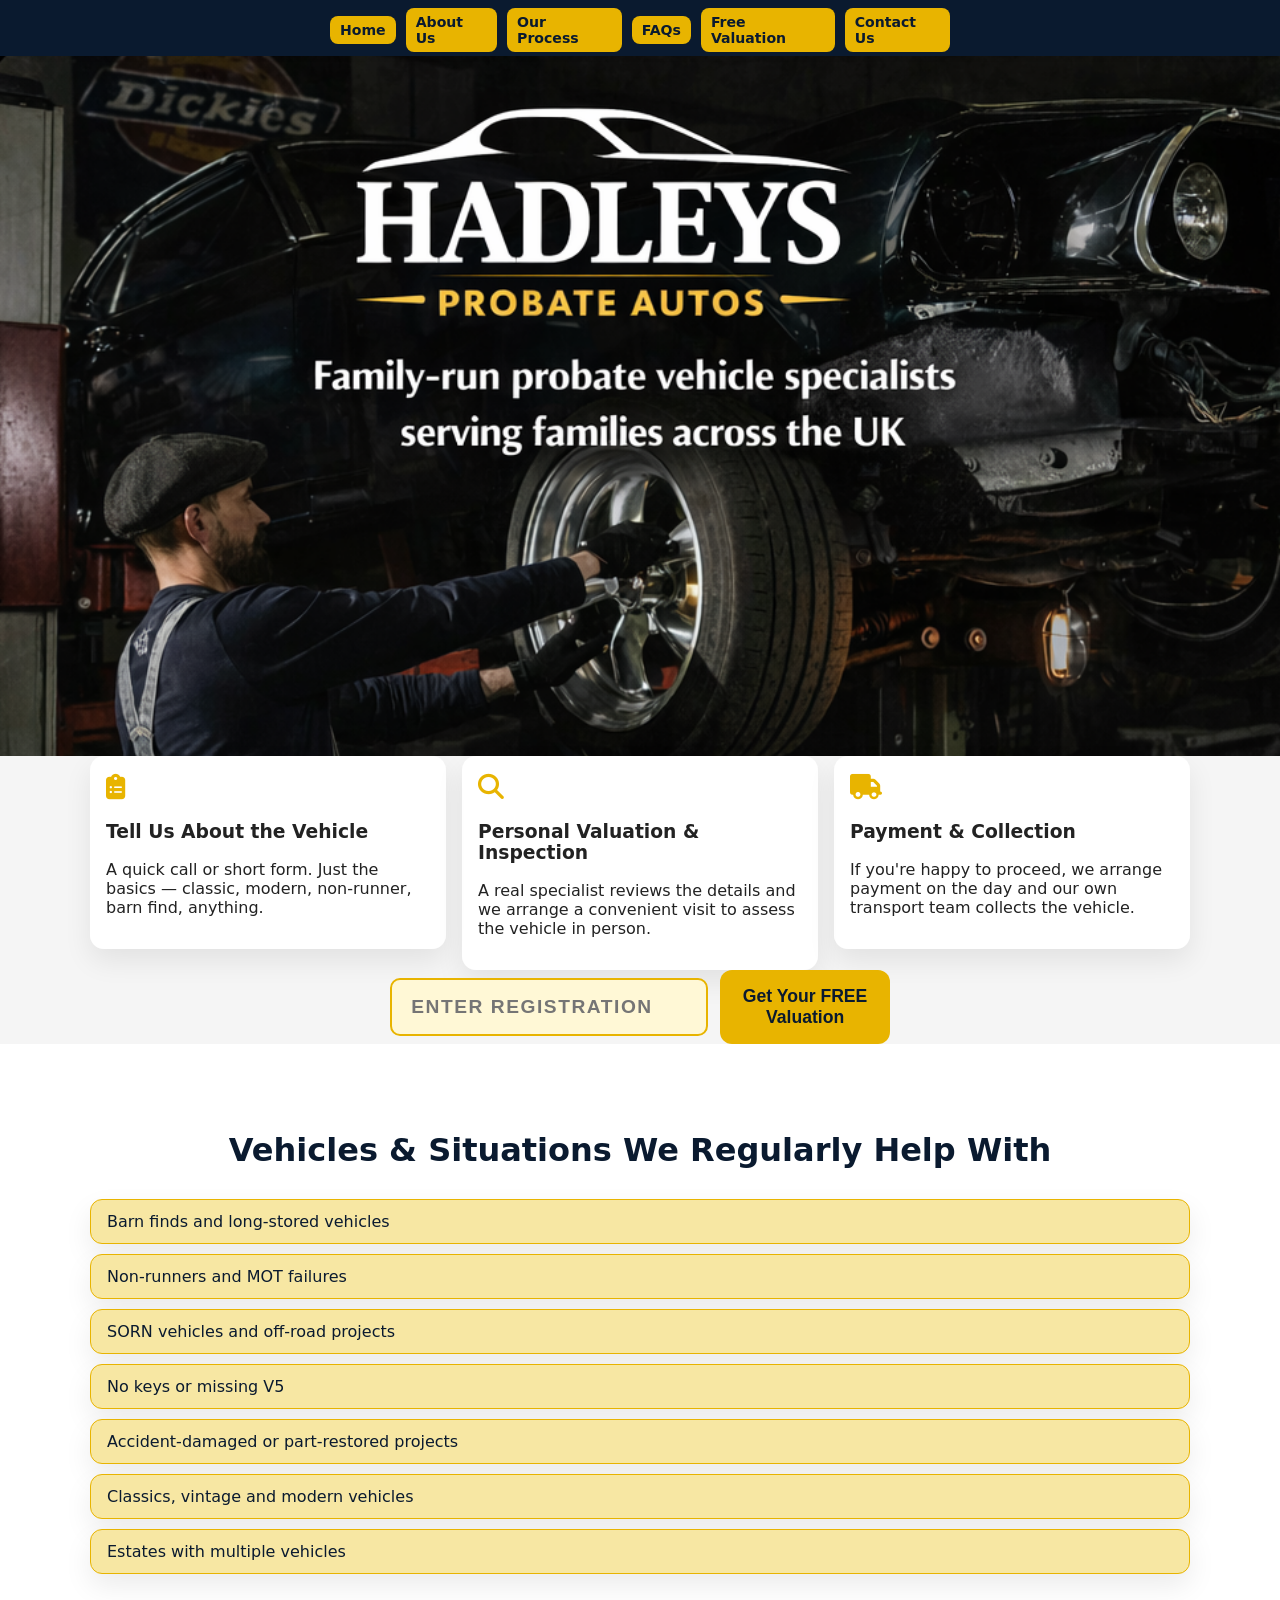
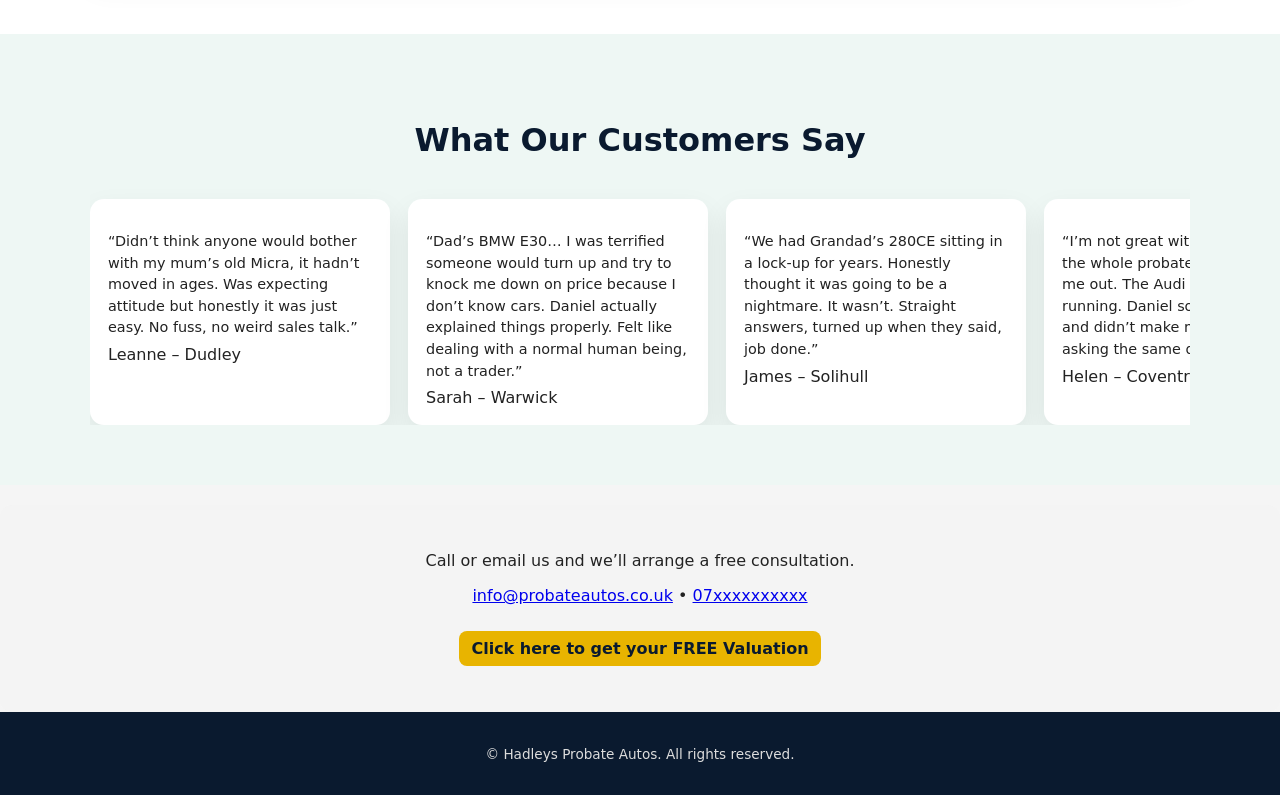
==== commit 8e0afec1: "Refactor hero section in index.html for improved structure; remove unnecessary trust logos" ====
--- a/index.html
+++ b/index.html
@@ -61,7 +61,7 @@
 </nav>
 
 <main>
-<header id="hero" class="page-hero home-hero"></header>
+<header id="hero" class="home-hero"></header>
 
 <div class="hero-steps">
   <article class="hero-step">
@@ -197,13 +197,6 @@
   </div>
 </section>
 
-<div class="trust-logos-bottom">
-  <div class="container trust-logos-inner">
-    <img src="assets/images/law-society.png" alt="Law Society" class="trust-logo" />
-  </div>
-</div>
-
-
 <div class="faq-contact" style="text-align:center;margin-top:20px;">
   <p>Call or email us and we’ll arrange a free consultation.</p>
   <p><a href="mailto:info@probateautos.co.uk">info@probateautos.co.uk</a> • <a href="tel:07xxxxxxxxxx">07xxxxxxxxxx</a></p>
--- a/css/style.css
+++ b/css/style.css
@@ -25,7 +25,6 @@
   width:min(1100px,100% - 32px);
   margin:0 auto;
 }
-
 
 /* ------------------------------
    NAV
@@ -105,12 +104,10 @@
   .nav-toggle{display:block}
 }
 
-/* ensure page content sits below fixed header */
 main,.page-content{padding-top:var(--nav-height)}
 
 /* ------------------------------
-   UNIFIED HERO
-   Use class .page-hero on all page headers
+   GLOBAL HERO (ALL PAGES)
 --------------------------------*/
 .page-hero{
   position:relative;
@@ -137,204 +134,542 @@
 }
 
 .page-hero .hero-title,
-.page-hero .hero-subtitle{color:#fff;text-shadow:0 2px 8px rgba(0,0,0,.45)}
-
-.page-hero .numberplate-form{display:flex;justify-content:center;gap:10px;margin-top:12px}
-
-/* legacy hero inner reduction (keeps other pages consistent) */
-.hero-inner{padding:28px 0 36px}
-
-/* ------------------------------
-   HERO STEPS / TILES
---------------------------------*/
-.hero-steps{display:grid;grid-template-columns:repeat(auto-fit,minmax(240px,1fr));gap:16px;margin-bottom:24px}
-.hero-step{background:rgba(255,255,255,.96);color:#222;border-radius:14px;padding:16px;box-shadow:0 12px 30px rgba(0,0,0,.25)}
-.hero-step-icon{font-size:1.6rem;margin-bottom:8px;color:var(--gold)}
+.page-hero .hero-subtitle{
+  color:#fff;
+  text-shadow:0 2px 8px rgba(0,0,0,.45);
+}
+
+/* ------------------------------
+   HOMEPAGE HERO OVERRIDES
+--------------------------------*/
+.page-hero.home-hero{
+  background:none !important;
+}
+
+.page-hero.home-hero::before{
+  content:none !important;
+}
+
+.home-hero{
+  background:url("../assets/images/homehero2png.png") top center/cover no-repeat;
+  min-height:700px;
+  padding-top:calc(var(--nav-height) + 40px);
+  padding-bottom:40px;
+}
+
+@media (max-width:768px){
+  .home-hero{
+    background:url("../assets/images/mobilehomehero.png") top center/cover no-repeat;
+    min-height:250px;
+    padding-top:calc(var(--nav-height) + 20px);
+    padding-bottom:30px;
+  }
+}
+/* ------------------------------
+   HERO STEPS
+--------------------------------*/
+.hero-steps{
+  max-width:1100px;
+  margin:0 auto;
+  display:grid;
+  grid-template-columns:repeat(auto-fit,minmax(240px,1fr));
+  gap:16px;
+  align-items:start;
+}
+
+.hero-step{
+  width:100%;
+  max-width:420px;
+  margin:0 auto;
+  background:rgba(255,255,255,.96);
+  color:#222;
+  border-radius:14px;
+  padding:16px;
+  box-shadow:0 12px 30px rgba(0,0,0,.25);
+}
+
+.hero-step-icon{
+  font-size:1.6rem;
+  margin-bottom:8px;
+  color:var(--gold);
+}
 
 /* ------------------------------
    SECTIONS / LAYOUT
 --------------------------------*/
-.section{padding:60px 0}
-.section:nth-of-type(odd){background:#fff}
-.section h2{font-size:1.7rem;margin-bottom:24px;text-align:center}
+.section{
+  padding:60px 0;
+}
+
+.section:nth-of-type(odd){
+  background:#fff;
+}
+
+.section h2{
+  font-size:2rem;
+  font-weight:800;
+  color:#0A1A2F;
+  margin-bottom:30px;
+  text-align:center;
+}
 
 /* ABOUT GRID */
-.about-grid{display:grid;grid-template-columns:repeat(auto-fit,minmax(260px,1fr));gap:18px}
-.about-item{background:#fff;border-radius:14px;padding:18px;box-shadow:0 8px 20px rgba(0,0,0,.05)}
+.about-grid{
+  display:grid;
+  grid-template-columns:repeat(auto-fit,minmax(260px,1fr));
+  gap:18px;
+}
+
+.about-item{
+  background:#fff;
+  padding:22px;
+  border-radius:14px;
+  box-shadow:0 8px 20px rgba(0,0,0,0.06);
+  border-top:4px solid #E8B400;
+}
+
+.about-item h4{
+  font-size:1.3rem;
+  font-weight:800;
+  color:#0A1A2F;
+  margin-bottom:6px;
+}
+
+.about-item strong{
+  color:#E8B400;
+  font-weight:700;
+  font-size:1.05rem;
+}
 
 /* PROCESS / CONDITIONS */
-.process-list{list-style:none;padding:0;margin:0;display:grid;gap:16px}
-.process-list li,.conditions-list li{background:#fff;border-radius:14px;padding:18px;box-shadow:0 8px 20px rgba(0,0,0,.05)}
-.conditions-list{list-style:none;padding:0;margin:0;display:grid;gap:10px}
-.conditions-list li{border-radius:999px;padding:10px 16px;font-size:.95rem;box-shadow:0 6px 16px rgba(0,0,0,.04)}
+.process-list{
+  list-style:none;
+  padding:0;
+  margin:0;
+  display:grid;
+  gap:16px;
+}
+
+.process-list li{
+  background:#fff;
+  border-radius:14px;
+  padding:18px;
+  box-shadow:0 8px 20px rgba(0,0,0,.05);
+}
+
+.conditions-list{
+  list-style:none;
+  padding:0;
+  margin:0;
+  display:grid;
+  gap:10px;
+}
+
+.conditions-list li{
+  background:#F7E7A3;
+  border-radius:12px;
+  padding:12px 16px;
+  font-size:1rem;
+  color:#0A1A2F;
+  border:1px solid #E8B400;
+}
 
 /* TILE GRID */
-.tile-grid{display:grid;grid-template-columns:repeat(auto-fit,minmax(160px,1fr));gap:1rem}
-.tile{background:#fff;padding:1.2rem;border-radius:14px;text-align:center;box-shadow:0 8px 20px rgba(0,0,0,.08);transition:.2s}
-.tile:hover{transform:translateY(-4px);box-shadow:0 12px 26px rgba(0,0,0,.12)}
-.tile i{font-size:1.8rem;margin-bottom:.6rem}
-.tile h4{margin:0;font-size:1.1rem;font-weight:700;color:var(--navy)}
-.tile p{margin:.4rem 0 0;font-size:.95rem}
-
-/* ------------------------------
-   FORMS / VALUATION
---------------------------------*/
-.valuation-form{display:flex;flex-direction:column;gap:1.4rem;max-width:650px;margin:0 auto;padding:2rem;background:#fff;border-radius:16px;box-shadow:0 10px 30px rgba(0,0,0,.06)}
-.valuation-form label{font-size:1.05rem;font-weight:600;color:var(--navy);margin-bottom:4px;display:block}
-.valuation-form input,.valuation-form select,.valuation-form textarea{width:100%;padding:.9rem 1rem;font-size:1rem;border-radius:10px;border:2px solid #dcdcdc;background:#fafafa;transition:.2s}
-.valuation-form input:focus,.valuation-form select:focus,.valuation-form textarea:focus{border-color:var(--gold);background:#fff;outline:none;box-shadow:0 0 0 3px rgba(232,180,0,.25)}
-.valuation-form textarea{min-height:120px;resize:vertical}
-
-/* numberplate input/button */
-.numberplate-input{width:100%;border-radius:10px;border:2px solid var(--gold);padding:1rem 1.2rem;font-size:1.2rem;font-weight:700;letter-spacing:.08em;text-transform:uppercase;background:#fff8d6}
-.numberplate-btn{padding:1rem 1.4rem;font-size:1.1rem;border-radius:12px;background:var(--gold);color:var(--navy);font-weight:700;border:none;cursor:pointer;transition:.2s}
-.numberplate-btn:hover{background:#f1c735}
-
-/* form status */
-.form-status{margin-top:1.5rem;padding:1.2rem 1.4rem;font-size:1.3rem;font-weight:700;text-align:center;background:#e8ffe8;color:#0a7c0a;border:2px solid #0a7c0a;border-radius:10px;display:none;box-shadow:0 6px 18px rgba(0,0,0,.08)}
-.form-status.show{display:block}
+.tile-grid{
+  display:grid;
+  grid-template-columns:repeat(auto-fit,minmax(160px,1fr));
+  gap:1rem;
+}
+
+.tile{
+  background:#fff;
+  padding:1.2rem;
+  border-radius:14px;
+  text-align:center;
+  box-shadow:0 8px 20px rgba(0,0,0,.08);
+  border-bottom:4px solid #2DB8A3;
+  transition:.2s;
+}
+
+.tile:hover{
+  transform:translateY(-4px);
+  box-shadow:0 12px 26px rgba(0,0,0,.12);
+}
+
+.tile i{
+  color:#2DB8A3;
+  font-size:2rem;
+  margin-bottom:12px;
+}
+
+.tile h4{
+  font-size:1.2rem;
+  font-weight:700;
+  color:#0A1A2F;
+}
+
+/* ------------------------------
+   VALUATION FORM
+--------------------------------*/
+.valuation-form{
+  display:flex;
+  flex-direction:column;
+  gap:1.4rem;
+  max-width:650px;
+  margin:0 auto;
+  padding:2rem;
+  background:#fff;
+  border-radius:16px;
+  box-shadow:0 10px 30px rgba(0,0,0,.06);
+}
+
+.valuation-form label{
+  font-size:1.05rem;
+  font-weight:600;
+  color:var(--navy);
+  margin-bottom:4px;
+  display:block;
+}
+
+.valuation-form input,
+.valuation-form select,
+.valuation-form textarea{
+  width:100%;
+  padding:.9rem 1rem;
+  font-size:1rem;
+  border-radius:10px;
+  border:2px solid #dcdcdc;
+  background:#fafafa;
+  transition:.2s;
+}
+
+.valuation-form input:focus,
+.valuation-form select:focus,
+.valuation-form textarea:focus{
+  border-color:var(--gold);
+  background:#fff;
+  outline:none;
+  box-shadow:0 0 0 3px rgba(232,180,0,.25);
+}
+
+.valuation-form textarea{
+  min-height:120px;
+  resize:vertical;
+}
+
+/* ------------------------------
+   NUMBERPLATE (RESTORED)
+--------------------------------*/
+.numberplate-wrapper{
+  margin-top:40px;
+  margin-bottom:40px;
+  text-align:center;
+}
+
+.numberplate-form{
+  display:flex;
+  justify-content:center;
+  align-items:center;
+  gap:12px;
+  max-width:500px;
+  margin:0 auto;
+}
+
+.numberplate-input{
+  width:100%;
+  border-radius:10px;
+  border:2px solid var(--gold);
+  padding:1rem 1.2rem;
+  font-size:1.2rem;
+  font-weight:700;
+  letter-spacing:.08em;
+  text-transform:uppercase;
+  background:#fff8d6;
+}
+
+.numberplate-btn{
+  padding:1rem 1.4rem;
+  font-size:1.1rem;
+  border-radius:12px;
+  background:var(--gold);
+  color:var(--navy);
+  font-weight:700;
+  border:none;
+  cursor:pointer;
+  transition:.2s;
+}
+
+.numberplate-btn:hover{
+  background:#f1c735;
+}
+
+@media (max-width:768px){
+  .numberplate-form{
+    flex-direction:column;
+    width:100%;
+  }
+  .numberplate-input,
+  .numberplate-btn{
+    width:100%;
+    max-width:none;
+  }
+}
 
 /* ------------------------------
    TESTIMONIALS
 --------------------------------*/
-.section-testimonials{background:#eef7f4}
-.testimonial-slider{overflow:hidden;width:100%;position:relative;padding-top:10px}
-.testimonial-track{display:flex;gap:18px;animation:slideLeft 45s linear infinite}
-.testimonial-card{min-width:300px;max-width:300px;background:#fff;border-radius:14px;padding:18px;box-shadow:0 10px 26px rgba(0,0,0,.06);flex-shrink:0}
-.testimonial-card p{font-size:.9rem;margin-bottom:6px;line-height:1.5}
-.testimonial-name{font-size:.85rem;font-weight:600;color:var(--navy)}
-@keyframes slideLeft{0%{transform:translateX(0)}100%{transform:translateX(-50%)}}
+.section-testimonials{
+  background:#eef7f4;
+}
+
+.testimonial-slider{
+  overflow:hidden;
+  width:100%;
+  position:relative;
+  padding-top:10px;
+}
+
+.testimonial-track{
+  display:flex;
+  gap:18px;
+  animation:slideLeft 45s linear infinite;
+}
+
+.testimonial-card{
+  min-width:300px;
+  max-width:300px;
+  background:#fff;
+  border-radius:14px;
+  padding:18px;
+  box-shadow:0 10px 26px rgba(0,0,0,.06);
+  flex-shrink:0;
+}
+
+.testimonial-card p{
+  font-size:.9rem;
+  margin-bottom:6px;
+  line-height:1.5;
+}
+
+@keyframes slideLeft{
+  0%{transform:translateX(0)}
+  100%{transform:translateX(-50%)}
+}
+/* ------------------------------
+   TRUST LOGOS
+--------------------------------*/
+.trust-logos-top,
+.trust-logos-bottom{
+  padding:30px 0;
+  text-align:center;
+}
+
+.trust-logos-inner{
+  display:flex;
+  justify-content:center;
+  align-items:center;
+  gap:30px;
+  flex-wrap:wrap;
+}
+
+.trust-logo{
+  height:50px;
+  width:auto;
+  object-fit:contain;
+  filter:drop-shadow(0 2px 4px rgba(0,0,0,0.15));
+}
+
+@media (max-width:768px){
+  .trust-logo{height:40px;}
+}
+
+/* ------------------------------
+   CONTACT PAGE
+--------------------------------*/
+.contact-hero{
+  background-position:center;
+  background-size:cover;
+  padding-top:calc(var(--nav-height) + 40px);
+  padding-bottom:50px;
+  text-align:center;
+}
+
+.contact-hero .hero-title{
+  font-size:2.2rem;
+  font-weight:800;
+  color:#fff;
+  text-shadow:0 2px 8px rgba(0,0,0,0.45);
+}
+
+.contact-hero .hero-subtitle{
+  font-size:1.1rem;
+  color:#f1f1f1;
+  max-width:600px;
+  margin:10px auto 0;
+}
+
+.contact-grid{
+  display:grid;
+  grid-template-columns:repeat(auto-fit,minmax(260px,1fr));
+  gap:22px;
+  margin-top:40px;
+}
+
+.contact-card{
+  background:#fff;
+  padding:22px;
+  border-radius:14px;
+  box-shadow:0 10px 26px rgba(0,0,0,0.06);
+  border-top:4px solid var(--gold);
+}
+
+.contact-card h3{
+  font-size:1.3rem;
+  font-weight:800;
+  color:var(--navy);
+  margin-bottom:10px;
+}
+
+.contact-card h3 i{
+  color:var(--gold);
+  margin-right:6px;
+}
+
+.contact-card p{
+  line-height:1.6;
+  font-size:1rem;
+}
+
+.contact-card a{
+  color:var(--navy);
+  font-weight:700;
+  text-decoration:none;
+}
+
+.contact-card a:hover{
+  text-decoration:underline;
+}
+
+.contact-guidance{
+  margin-top:40px;
+  background:#F7F7F7;
+  padding:24px;
+  border-radius:14px;
+  border-left:4px solid var(--teal);
+}
+
+.contact-guidance h4{
+  font-size:1.3rem;
+  font-weight:800;
+  color:var(--navy);
+  margin-bottom:12px;
+}
+
+.contact-guidance ul{
+  margin:0 0 16px;
+  padding-left:20px;
+}
+
+.contact-guidance li{
+  margin-bottom:6px;
+  font-size:1rem;
+}
+
+.guidance-note{
+  font-size:0.95rem;
+  color:#444;
+}
+
+/* CTA block */
+.faq-contact{
+  background:#F4F4F4;
+  padding:30px 20px;
+  border-radius:12px;
+  margin-top:40px;
+  text-align:center;
+}
+
+.faq-contact a.cta{
+  background:var(--gold);
+  color:var(--navy);
+  padding:10px 16px;
+  border-radius:8px;
+  font-weight:700;
+  display:inline-block;
+  margin-top:10px;
+}
+
+/* ------------------------------
+   FAQ LIST
+--------------------------------*/
+.faq-list{
+  max-width:980px;
+  margin:0 auto;
+  display:grid;
+  gap:12px;
+}
+
+details{
+  display:block;
+}
+
+details summary{
+  list-style:none;
+  cursor:pointer;
+  padding:14px 16px;
+  border-radius:10px;
+  background:#fff;
+  display:flex;
+  align-items:center;
+  gap:12px;
+  box-shadow:0 6px 18px rgba(0,0,0,0.04);
+  font-weight:700;
+  color:var(--navy);
+}
+
+details .faq-body{
+  padding:12px 16px 18px;
+  background:#fff;
+  border-radius:0 0 10px 10px;
+  box-shadow:0 6px 18px rgba(0,0,0,0.04);
+  color:#222;
+  line-height:1.6;
+  border-top:1px solid rgba(10,26,47,0.03);
+}
 
 /* ------------------------------
    FOOTER
 --------------------------------*/
-.footer{background:var(--navy);color:#ddd;padding:20px 0;font-size:.85rem}
-.footer-inner{text-align:center}
-
-/* ------------------------------
-   ACCESSIBILITY / HELPERS
---------------------------------*/
-.nav-toggle:focus{outline:3px solid rgba(232,180,0,.25);outline-offset:2px}
-.nav-menu a:focus{box-shadow:0 0 0 3px rgba(232,180,0,.18);border-radius:8px}
-.muted{color:#666;font-size:.95rem}
-.hp-field{display:none!important}
-
-/* ------------------------------
-   RESPONSIVE TWEAKS
+.footer{
+  background:var(--navy);
+  color:#ddd;
+  padding:20px 0;
+  font-size:.85rem;
+}
+
+.footer-inner{
+  text-align:center;
+}
+
+/* ------------------------------
+   MOBILE TWEAKS
 --------------------------------*/
 @media (max-width:768px){
   .hero-title{font-size:1.6rem}
   .testimonial-card{min-width:260px;max-width:260px}
-  .nav-inner{flex-wrap:wrap;gap:8px}
-  .nav-menu{justify-content:flex-start}
-  .numberplate-form{flex-direction:column;align-items:stretch}
   main,.page-content{padding-top:calc(var(--nav-height) - 8px)}
   .page-hero{padding:calc(var(--nav-height) + 14px) 0 28px}
   .page-hero .container{padding-top:12px}
   .page-hero .hero-title{font-size:1.6rem}
   .page-hero .numberplate-form{flex-direction:column;align-items:stretch}
-}
-/* keep hero-step tiles constrained and centered */
-.hero-steps {
-  max-width: 1100px;
-  margin: 0 auto;
-  display: grid;
-  grid-template-columns: repeat(auto-fit, minmax(240px, 1fr));
-  gap: 16px;
-  align-items: start;
-}
-
-/* prevent each hero-step from stretching edge-to-edge */
-.hero-step {
-  width: 100%;
-  max-width: 420px;
-  margin: 0 auto;
-  box-sizing: border-box;
-}
-
-/* restore FAQ details card styling */
-.faq-list { max-width: 980px; margin: 0 auto; display: grid; gap: 12px; }
-details { display: block; }
-details summary {
-  list-style: none;
-  cursor: pointer;
-  padding: 14px 16px;
-  border-radius: 10px;
-  background: #fff;
-  display: flex;
-  align-items: center;
-  gap: 12px;
-  box-shadow: 0 6px 18px rgba(0,0,0,0.04);
-  font-weight: 700;
-  color: var(--navy);
-}
-details .faq-body {
-  padding: 12px 16px 18px;
-  background: #fff;
-  border-radius: 0 0 10px 10px;
-  box-shadow: 0 6px 18px rgba(0,0,0,0.04);
-  color: #222;
-  line-height: 1.6;
-  border-top: 1px solid rgba(10,26,47,0.03);
-}
-
-/* contact.css — contact page only */
-.contact-hero {
-  /* keep hero look but isolate spacing */
-  padding-bottom: 36px; /* prevents margin collapse with the next block */
-  background-position: center;
-  background-size: cover;
-  background-repeat: no-repeat;
-}
-
-.contact-grid {
-  display: grid;
-  grid-template-columns: repeat(auto-fit, minmax(260px, 1fr));
-  gap: 16px;
-  margin-top: 28px; /* explicit gap between hero and tiles */
-  max-width: 1100px;
-  margin-left: auto;
-  margin-right: auto;
-  box-sizing: border-box;
-}
-
-.contact-card {
-  background: #fff;
-  padding: 18px;
-  border-radius: 12px;
-  box-shadow: 0 8px 20px rgba(0,0,0,0.05);
-  width: 100%;
-  box-sizing: border-box;
-}
-
-/* CTA and guidance */
-.contact-guidance { margin-top: 20px; }
-.faq-contact { text-align:center; margin-top:20px; }
-
-
-@media (max-width: 768px) {
-  main, .page-content {
-    padding-top: 0 !important;
-  }
-
-  .page-hero {
-    padding-top: calc(var(--nav-height) + 6px) !important;
-  }
-}
-
-html, body {
-  height: 100%;
-}
-
-body {
-  display: flex;
-  flex-direction: column;
-}
-
-main {
-  flex: 1;
-}
-
+  .contact-hero .hero-title{font-size:1.8rem}
+  .contact-card{padding:18px}
+  .contact-guidance{padding:20px}
+}
+
+/* ------------------------------
+   GLOBAL HOVER EFFECTS
+--------------------------------*/
 .card,
 .hero-step,
 .about-item,
@@ -342,9 +677,9 @@
 .conditions-list li,
 .tile,
 .testimonial-card,
-.contact-card {
-  box-shadow: 0 12px 28px rgba(0,0,0,0.08);
-  transition: transform .25s ease, box-shadow .25s ease;
+.contact-card{
+  box-shadow:0 12px 28px rgba(0,0,0,0.08);
+  transition:transform .25s ease, box-shadow .25s ease;
 }
 
 .card:hover,
@@ -354,362 +689,21 @@
 .conditions-list li:hover,
 .tile:hover,
 .testimonial-card:hover,
-.contact-card:hover {
-  transform: translateY(-4px);
-  box-shadow: 0 18px 36px rgba(0,0,0,0.12);
-}
-
-
-
-
-
-/* ------------------------------------
-   HOMEPAGE HERO (index.html only)
-   Custom image, NO overlay
--------------------------------------*/
-/* ------------------------------------
-   HOMEPAGE HERO (index.html only)
--------------------------------------*/
-
-/* ------------------------------------
-   HOMEPAGE HERO — DESKTOP
--------------------------------------*/
-
-
-/* remove overlay completely */
-.home-hero::before {
-  content: none !important;
-}
-
-.home-hero {
-  background: url("../assets/images/homehero2png.png") top center/cover no-repeat;
-  min-height: 700px;
-  padding-top: calc(var(--nav-height) + 40px);
-  padding-bottom: 40px;
-}
-
+.contact-card:hover{
+  transform:translateY(-4px);
+  box-shadow:0 18px 36px rgba(0,0,0,0.12);
+}
+
+/* FIX MOBILE WHITE GAP ABOVE HERO */
 @media (max-width: 768px) {
-  .home-hero {
-    background: url("../assets/images/mobilehomehero.png") top center/cover no-repeat;
-    min-height: 250px;
-    padding-top: calc(var(--nav-height) + 20px);
-    padding-bottom: 30px;
+  .page-hero {
+    padding-top: var(--nav-height) !important;
   }
 }
-
-
-.numberplate-wrapper {
-  margin-top: 40px;
-  margin-bottom: 40px;
-  text-align: center;
-}
-
-.numberplate-form {
-  display: flex;
-  justify-content: center;
-  align-items: center;
-  gap: 12px;
-  max-width: 500px;
-  margin: 0 auto;
-}
-
-.numberplate-input {
-  width: 65%;
-  max-width: 300px;
-  padding: 0.8rem 1rem;
-  font-size: 1rem;
-}
-
-.numberplate-btn {
-  padding: 0.8rem 1rem;
-  font-size: 1rem;
-  white-space: nowrap;
-}
-
+/* RESTORE: Prevent white gap above hero on mobile */
 @media (max-width: 768px) {
-  .numberplate-form {
-    flex-direction: column;
-    width: 100%;
+  main,
+  .page-content {
+    padding-top: 0 !important;
   }
-
-  .numberplate-input,
-  .numberplate-btn {
-    width: 100%;
-    max-width: none;
-  }
-}
-
-
-/* Trust logos above and below testimonials */
-.trust-logos-top,
-.trust-logos-bottom {
-  padding: 30px 0;
-  text-align: center;
-}
-
-.trust-logos-inner {
-  display: flex;
-  justify-content: center;
-  align-items: center;
-  gap: 30px;
-  flex-wrap: wrap;
-}
-
-.trust-logo {
-  height: 50px;
-  width: auto;
-  object-fit: contain;
-  filter: drop-shadow(0 2px 4px rgba(0,0,0,0.15));
-}
-
-@media (max-width: 768px) {
-  .trust-logo {
-    height: 40px;
-  }
-}
-
-
-/* -----------------------------------
-   ABOUT PAGE ENHANCEMENTS
-   (Safe to paste into existing CSS)
------------------------------------ */
-
-/* Section headings */
-.section h2 {
-  font-size: 2rem;
-  font-weight: 800;
-  color: #0A1A2F;
-  margin-bottom: 30px;
-}
-
-.section h3 {
-  font-size: 1.4rem;
-  font-weight: 700;
-  color: #0A1A2F;
-  margin-top: 40px;
-  margin-bottom: 20px;
-}
-
-/* Story text */
-.section p {
-  font-size: 1.05rem;
-  line-height: 1.7;
-  color: #333;
-}
-
-/* Values list */
-.conditions-list li {
-  background: #F7E7A3;
-  border-radius: 12px;
-  padding: 12px 16px;
-  font-size: 1rem;
-  color: #0A1A2F;
-  border: 1px solid #E8B400;
-}
-
-/* Team grid improvements */
-.about-item {
-  background: #fff;
-  padding: 22px;
-  border-radius: 14px;
-  box-shadow: 0 8px 20px rgba(0,0,0,0.06);
-  border-top: 4px solid #E8B400;
-}
-
-.about-item h4 {
-  font-size: 1.3rem;
-  font-weight: 800;
-  color: #0A1A2F;
-  margin-bottom: 6px;
-}
-
-.about-item strong {
-  color: #E8B400;
-  font-weight: 700;
-  font-size: 1.05rem;
-}
-
-/* Tiles (How We Help) */
-.tile {
-  border-bottom: 4px solid #2DB8A3;
-}
-
-.tile i {
-  color: #2DB8A3;
-  font-size: 2rem;
-  margin-bottom: 12px;
-}
-
-.tile h4 {
-  font-size: 1.2rem;
-  font-weight: 700;
-  color: #0A1A2F;
-}
-
-/* CTA block at bottom */
-.faq-contact {
-  background: #F4F4F4;
-  padding: 30px 20px;
-  border-radius: 12px;
-  margin-top: 40px;
-}
-
-.faq-contact a.cta {
-  background: #E8B400;
-  color: #0A1A2F;
-  padding: 10px 16px;
-  border-radius: 8px;
-  font-weight: 700;
-  display: inline-block;
-  margin-top: 10px;
-}
-
-/* Mobile tweaks */
-@media (max-width: 768px) {
-  .section h2 {
-    font-size: 1.6rem;
-  }
-
-  .about-item {
-    padding: 18px;
-  }
-}
-
-
-
-
-/* -----------------------------------
-   CONTACT PAGE ENHANCEMENTS
-   (Safe to paste into existing CSS)
------------------------------------ */
-
-/* Contact hero */
-.contact-hero {
-  background-position: center;
-  background-size: cover;
-  padding-top: calc(var(--nav-height) + 40px);
-  padding-bottom: 50px;
-  text-align: center;
-}
-
-.contact-hero .hero-title {
-  font-size: 2.2rem;
-  font-weight: 800;
-  color: #fff;
-  text-shadow: 0 2px 8px rgba(0,0,0,0.45);
-}
-
-.contact-hero .hero-subtitle {
-  font-size: 1.1rem;
-  color: #f1f1f1;
-  max-width: 600px;
-  margin: 10px auto 0;
-}
-
-/* Contact grid */
-.contact-grid {
-  display: grid;
-  grid-template-columns: repeat(auto-fit, minmax(260px, 1fr));
-  gap: 22px;
-  margin-top: 40px;
-}
-
-.contact-card {
-  background: #fff;
-  padding: 22px;
-  border-radius: 14px;
-  box-shadow: 0 10px 26px rgba(0,0,0,0.06);
-  border-top: 4px solid var(--gold);
-}
-
-.contact-card h3 {
-  font-size: 1.3rem;
-  font-weight: 800;
-  color: var(--navy);
-  margin-bottom: 10px;
-}
-
-.contact-card h3 i {
-  color: var(--gold);
-  margin-right: 6px;
-}
-
-.contact-card p {
-  line-height: 1.6;
-  font-size: 1rem;
-}
-
-.contact-card a {
-  color: var(--navy);
-  font-weight: 700;
-  text-decoration: none;
-}
-
-.contact-card a:hover {
-  text-decoration: underline;
-}
-
-/* Guidance section */
-.contact-guidance {
-  margin-top: 40px;
-  background: #F7F7F7;
-  padding: 24px;
-  border-radius: 14px;
-  border-left: 4px solid var(--teal);
-}
-
-.contact-guidance h4 {
-  font-size: 1.3rem;
-  font-weight: 800;
-  color: var(--navy);
-  margin-bottom: 12px;
-}
-
-.contact-guidance ul {
-  margin: 0 0 16px;
-  padding-left: 20px;
-}
-
-.contact-guidance li {
-  margin-bottom: 6px;
-  font-size: 1rem;
-}
-
-.guidance-note {
-  font-size: 0.95rem;
-  color: #444;
-}
-
-/* CTA block */
-.faq-contact {
-  background: #F4F4F4;
-  padding: 30px 20px;
-  border-radius: 12px;
-  margin-top: 40px;
-  text-align: center;
-}
-
-.faq-contact a.cta {
-  background: var(--gold);
-  color: var(--navy);
-  padding: 10px 16px;
-  border-radius: 8px;
-  font-weight: 700;
-  display: inline-block;
-  margin-top: 10px;
-}
-
-/* Mobile tweaks */
-@media (max-width: 768px) {
-  .contact-hero .hero-title {
-    font-size: 1.8rem;
-  }
-
-  .contact-card {
-    padding: 18px;
-  }
-
-  .contact-guidance {
-    padding: 20px;
-  }
-}
+}
